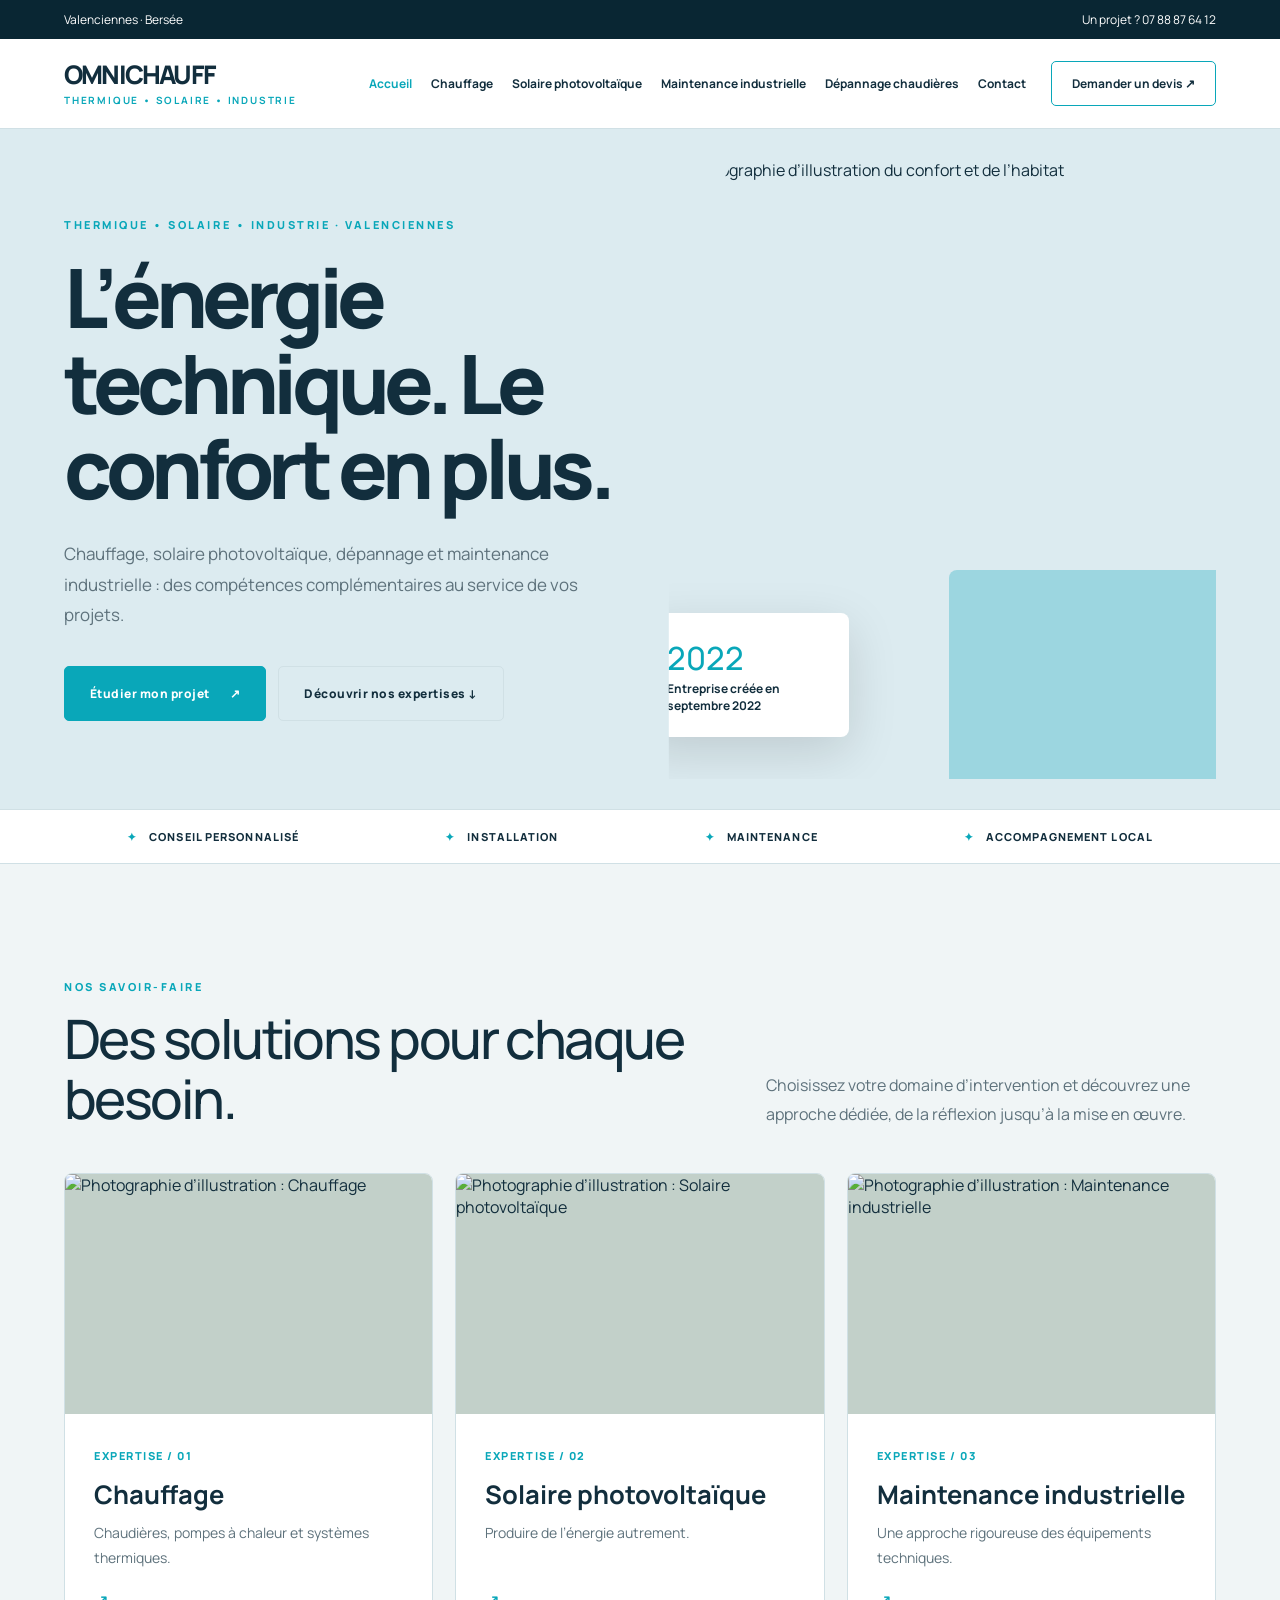
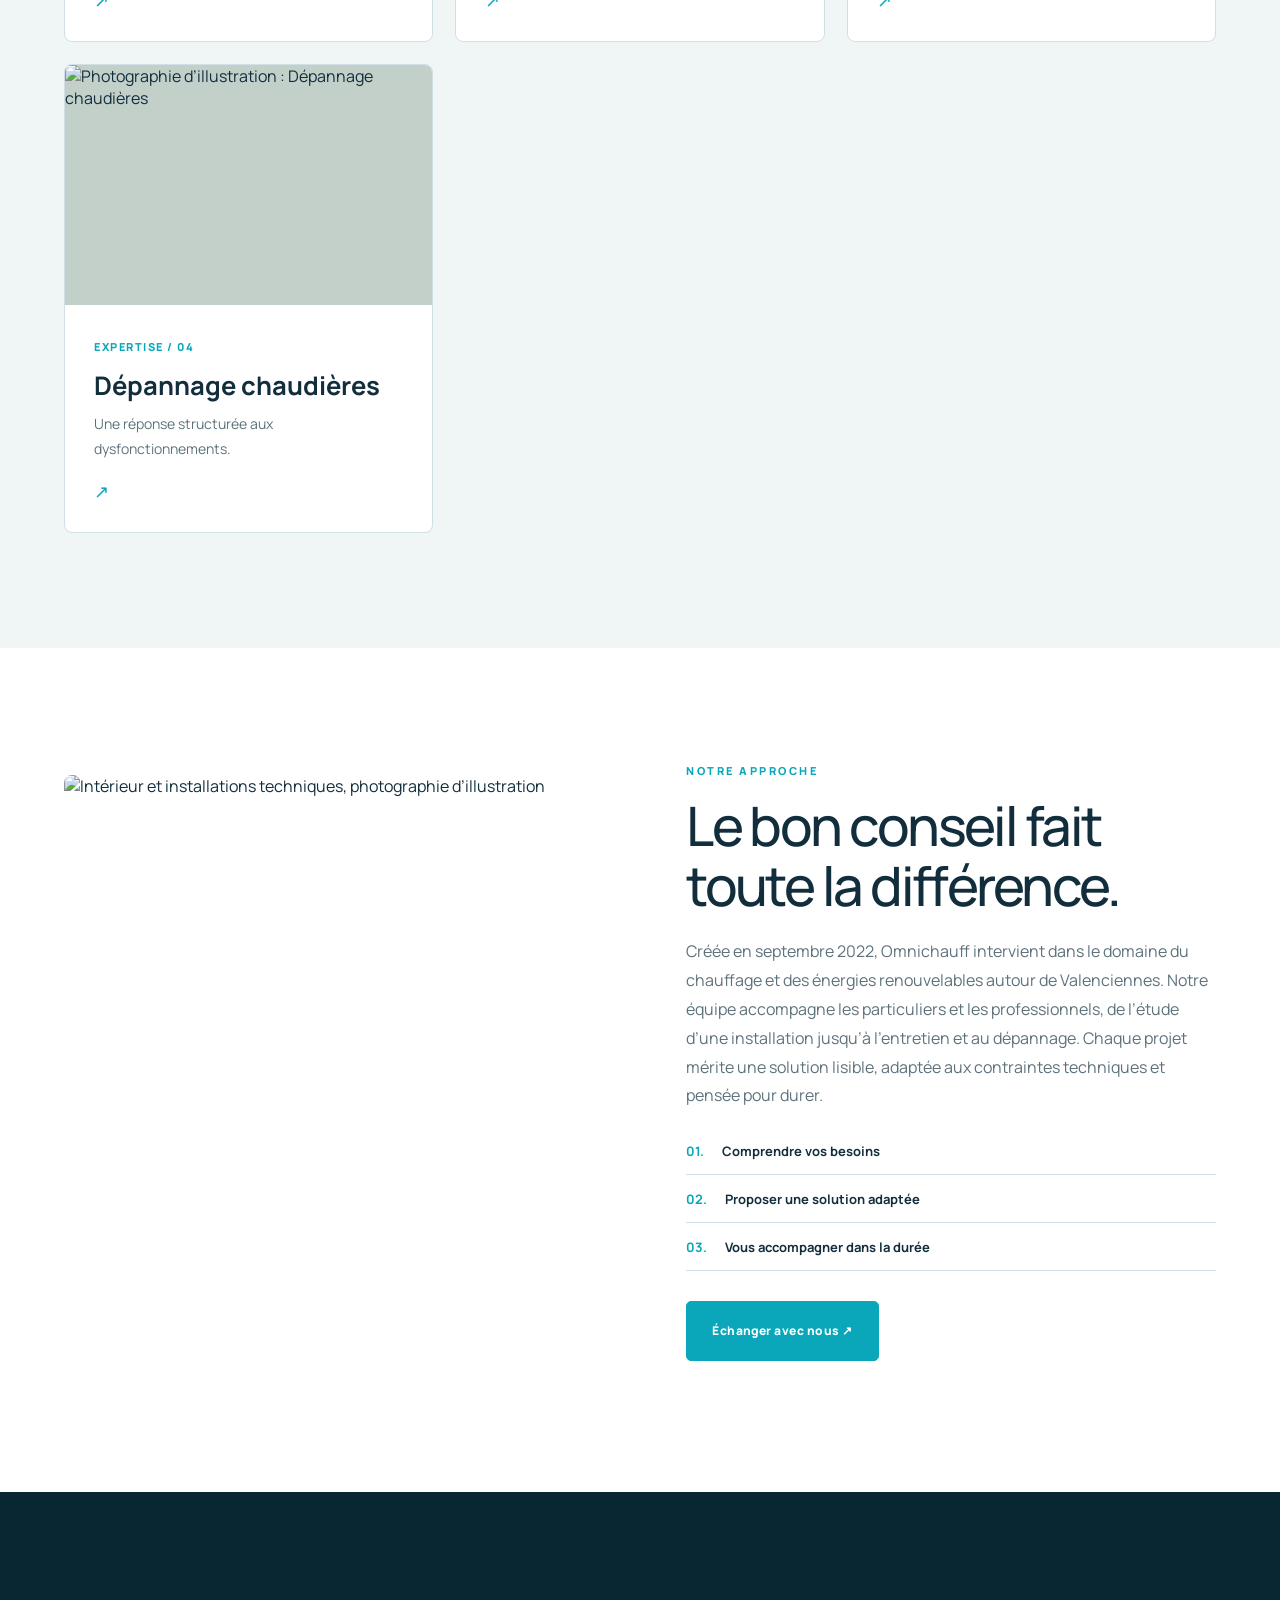
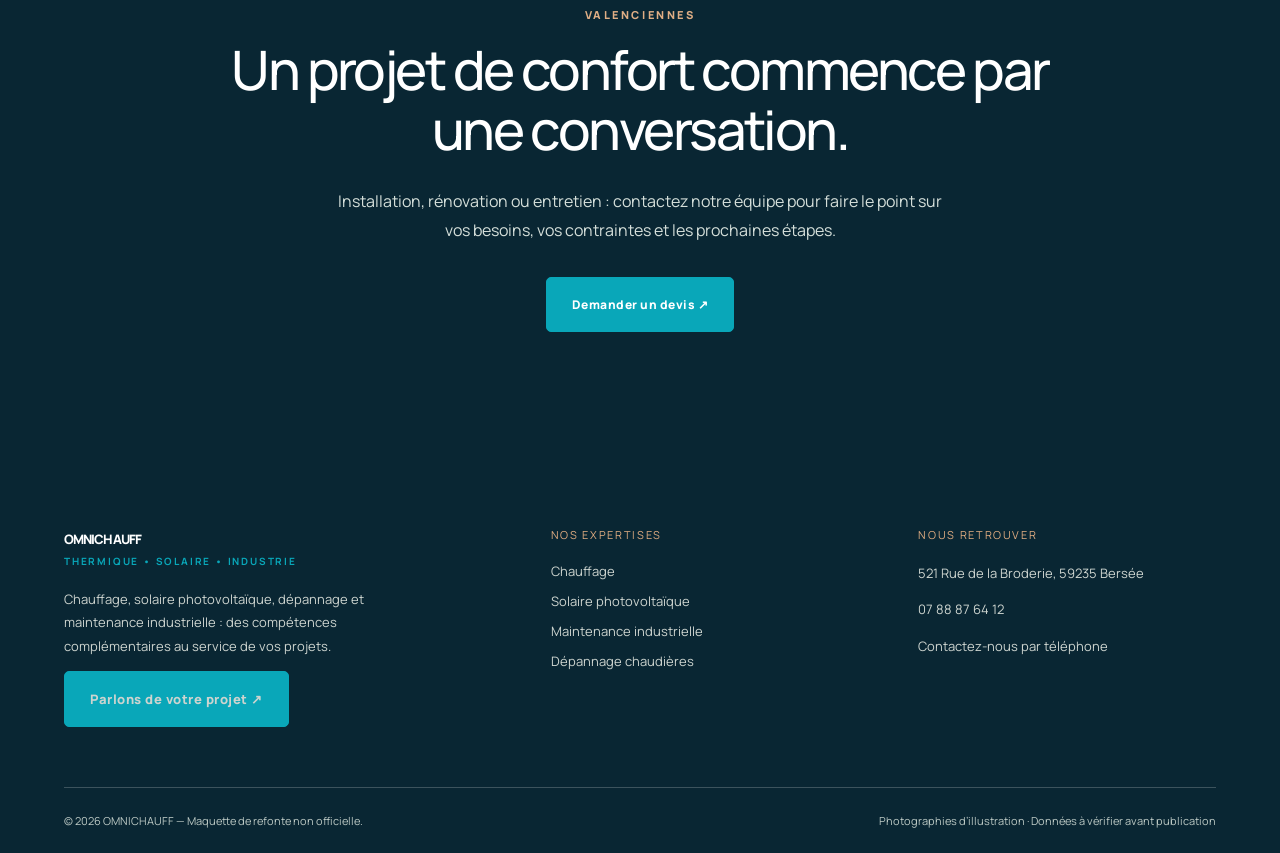
==== index.html @ 67a405cd "Add files via upload" ====
<!doctype html><html lang="fr"><head><meta charset="utf-8"><meta name="viewport" content="width=device-width,initial-scale=1"><meta name="description" content="Chauffage, solaire photovoltaïque, dépannage et maintenance industrielle : des compétences complémentaires au service de vos projets."><meta name="theme-color" content="#092633"><title>Accueil — confort et solutions techniques | OMNICHAUFF</title><link rel="stylesheet" href="assets/style.css"></head><body class="tech"><div class="topbar"><div class="wrap"><span>Valenciennes · Bersée</span><span>Un projet ? <a href="tel:0788876412">07 88 87 64 12</a></span></div></div><header><nav class="nav wrap"><a class="logo" href="index.html">OMNICHAUFF<small>Thermique • Solaire • Industrie</small></a><div id="menu" class="navlinks"><a class="active" href="index.html">Accueil</a><a class="" href="chauffage.html">Chauffage</a><a class="" href="solaire-photovoltaique.html">Solaire photovoltaïque</a><a class="" href="maintenance-industrielle.html">Maintenance industrielle</a><a class="" href="depannage-chaudieres.html">Dépannage chaudières</a><a class="" href="contact.html">Contact</a></div><a href="contact.html" class="navbtn">Demander un devis ↗</a><button class="navtoggle" aria-label="Ouvrir le menu" aria-controls="menu" aria-expanded="false">☰ Menu</button></nav></header><main><section class="hero"><div class="wrap herogrid"><div class="hero-copy"><div class="eyebrow reveal">Thermique • Solaire • Industrie · Valenciennes</div><h1 class="reveal">L’énergie technique. Le confort en plus.</h1><p class="lead reveal">Chauffage, solaire photovoltaïque, dépannage et maintenance industrielle : des compétences complémentaires au service de vos projets.</p><div class="hero-actions reveal"><a class="btn" href="contact.html">Étudier mon projet <span>↗</span></a><a class="btn outline" href="#expertises">Découvrir nos expertises ↓</a></div></div><div class="hero-media"><img src="https://images.unsplash.com/photo-1509391366360-2e959784a276?w=1600&q=85" alt="Photographie d’illustration du confort et de l’habitat"><div class="hero-stamp"><strong>2022</strong>Entreprise créée en septembre 2022</div></div></div></section><div class="ticker"><div class="wrap ticker-inner"><span>Conseil personnalisé</span><span>Installation</span><span>Maintenance</span><span>Accompagnement local</span></div></div><section class="section" id="expertises"><div class="wrap"><div class="section-header reveal"><div><div class="eyebrow">Nos savoir-faire</div><h2>Des solutions pour chaque besoin.</h2></div><p>Choisissez votre domaine d’intervention et découvrez une approche dédiée, de la réflexion jusqu’à la mise en œuvre.</p></div><div class="service-grid"><a href="chauffage.html" class="service-card reveal"><div class="service-photo"><img src="https://images.unsplash.com/photo-1600607687939-ce8a6c25118c?w=1600&q=85" loading="lazy" alt="Photographie d’illustration : Chauffage"></div><div class="service-body"><span class="num">EXPERTISE / 01</span><h3>Chauffage</h3><p>Chaudières, pompes à chaleur et systèmes thermiques.</p><span class="arrow" aria-hidden="true">↗</span></div></a><a href="solaire-photovoltaique.html" class="service-card reveal"><div class="service-photo"><img src="https://images.unsplash.com/photo-1497440001374-f26997328c1b?w=1400&q=85" loading="lazy" alt="Photographie d’illustration : Solaire photovoltaïque"></div><div class="service-body"><span class="num">EXPERTISE / 02</span><h3>Solaire photovoltaïque</h3><p>Produire de l’énergie autrement.</p><span class="arrow" aria-hidden="true">↗</span></div></a><a href="maintenance-industrielle.html" class="service-card reveal"><div class="service-photo"><img src="https://images.unsplash.com/photo-1565043589221-1a6fd9ae45c7?w=1400&q=85" loading="lazy" alt="Photographie d’illustration : Maintenance industrielle"></div><div class="service-body"><span class="num">EXPERTISE / 03</span><h3>Maintenance industrielle</h3><p>Une approche rigoureuse des équipements techniques.</p><span class="arrow" aria-hidden="true">↗</span></div></a><a href="depannage-chaudieres.html" class="service-card reveal"><div class="service-photo"><img src="https://images.unsplash.com/photo-1581092580497-e0d23cbdf1dc?w=1400&q=85" loading="lazy" alt="Photographie d’illustration : Dépannage chaudières"></div><div class="service-body"><span class="num">EXPERTISE / 04</span><h3>Dépannage chaudières</h3><p>Une réponse structurée aux dysfonctionnements.</p><span class="arrow" aria-hidden="true">↗</span></div></a></div></div></section><section class="section" style="background:var(--paper)"><div class="wrap split"><div class="split-photo reveal"><img loading="lazy" src="https://images.unsplash.com/photo-1581092580497-e0d23cbdf1dc?w=1400&q=85" alt="Intérieur et installations techniques, photographie d’illustration"></div><div class="split-copy reveal"><div class="eyebrow">Notre approche</div><h2>Le bon conseil fait toute la différence.</h2><p>Créée en septembre 2022, Omnichauff intervient dans le domaine du chauffage et des énergies renouvelables autour de Valenciennes. Notre équipe accompagne les particuliers et les professionnels, de l’étude d’une installation jusqu’à l’entretien et au dépannage. Chaque projet mérite une solution lisible, adaptée aux contraintes techniques et pensée pour durer.</p><div class="feature-list"><div><b>01.</b> Comprendre vos besoins</div><div><b>02.</b> Proposer une solution adaptée</div><div><b>03.</b> Vous accompagner dans la durée</div></div><p style="margin-top:30px"><a href="contact.html" class="btn">Échanger avec nous ↗</a></p></div></div></section><section class="dark-section statement"><div class="wrap reveal"><div class="eyebrow">Valenciennes</div><h2>Un projet de confort commence par une conversation.</h2><p>Installation, rénovation ou entretien : contactez notre équipe pour faire le point sur vos besoins, vos contraintes et les prochaines étapes.</p><a class="btn" href="contact.html">Demander un devis ↗</a></div></section></main><footer class="footer"><div class="wrap"><div class="footer-top"><div><a class="logo" href="index.html">OMNICHAUFF<small>Thermique • Solaire • Industrie</small></a><p style="max-width:360px;margin-top:22px">Chauffage, solaire photovoltaïque, dépannage et maintenance industrielle : des compétences complémentaires au service de vos projets.</p><a class="btn" href="contact.html">Parlons de votre projet ↗</a></div><div><div class="footer-title">Nos expertises</div><div class="footer-links"><a href="chauffage.html">Chauffage</a><a href="solaire-photovoltaique.html">Solaire photovoltaïque</a><a href="maintenance-industrielle.html">Maintenance industrielle</a><a href="depannage-chaudieres.html">Dépannage chaudières</a></div></div><div><div class="footer-title">Nous retrouver</div><p>521 Rue de la Broderie, 59235 Bersée</p><p><a href="tel:0788876412">07 88 87 64 12</a></p><p>Contactez-nous par téléphone</p></div></div><div class="footer-bottom"><span>© 2026 OMNICHAUFF — Maquette de refonte non officielle.</span><span>Photographies d’illustration · Données à vérifier avant publication</span></div></div></footer><script src="assets/main.js" defer></script></body></html>
---- assets/style.css ----
@import url('https://fonts.googleapis.com/css2?family=DM+Sans:wght@400;500;600;700&family=Manrope:wght@400;500;600;700;800&family=Playfair+Display:wght@400;500;600&display=swap');
:root{--bg:#f5f3ee;--paper:#fffdf9;--ink:#1e3028;--muted:#67736b;--accent:#bd6d39;--line:#d7d9cf;--dark:#1d312c;--font:'DM Sans',sans-serif;--display:'Playfair Display',serif;--rounded:18px}body.tech{--bg:#f0f5f6;--paper:#fff;--ink:#122e3d;--muted:#5e727c;--accent:#09a7b9;--line:#d0e0e5;--dark:#092633;--font:'Manrope',sans-serif;--display:'Manrope',sans-serif;--rounded:8px}body.heritage{--bg:#f4f1ec;--paper:#fefcf8;--ink:#292925;--muted:#777166;--accent:#ab543b;--line:#ded8cb;--dark:#272b26;--font:'DM Sans',sans-serif;--display:'Playfair Display',serif;--rounded:3px}*{box-sizing:border-box}html{scroll-behavior:smooth}body{margin:0;background:var(--bg);color:var(--ink);font-family:var(--font);-webkit-font-smoothing:antialiased}a{color:inherit;text-decoration:none}button,input,textarea,select{font:inherit}button{cursor:pointer}img{display:block;width:100%;height:100%;object-fit:cover}::selection{background:var(--accent);color:white}.wrap{width:min(1320px,90%);margin:auto}.eyebrow{font-size:11px;font-weight:800;text-transform:uppercase;letter-spacing:.23em;color:var(--accent)}h1,h2,h3,p{margin-top:0}h1,h2{font-family:var(--display);letter-spacing:-.047em}h1{font-size:clamp(45px,6.4vw,100px);font-weight:500;line-height:1.045}h2{font-size:clamp(35px,4.25vw,66px);font-weight:500;line-height:1.1}h3{font-size:clamp(21px,2vw,28px);line-height:1.25}p{line-height:1.8;color:var(--muted)}header{position:relative;z-index:25;background:var(--paper);border-bottom:1px solid var(--line)}.topbar{background:var(--dark);color:white;font-size:12px;padding:11px 0}.topbar .wrap{display:flex;justify-content:space-between;gap:20px}.nav{height:89px;display:flex;align-items:center;gap:25px}.logo{font-weight:800;letter-spacing:-.045em;font-size:clamp(19px,2vw,28px);line-height:1}.logo small{display:block;color:var(--accent);font-weight:700;font-size:10px;letter-spacing:.18em;text-transform:uppercase;margin-top:7px}.tech .logo{letter-spacing:-.07em}.navlinks{display:flex;align-items:center;gap:19px;margin-left:auto}.navlinks a{font-size:12px;font-weight:700;transition:color .2s}.navlinks a:hover,.navlinks a.active{color:var(--accent)}.navbtn{border:1px solid var(--accent);padding:13px 20px;border-radius:50px;font-size:12px;font-weight:700;white-space:nowrap}.tech .navbtn,.tech .btn,.tech .navtoggle{border-radius:5px}.navtoggle{display:none;background:none;border:1px solid var(--line);padding:11px;color:var(--ink);border-radius:5px}.btn{display:inline-flex;align-items:center;justify-content:center;gap:20px;border:1px solid var(--accent);background:var(--accent);color:white;padding:18px 25px;border-radius:50px;font-weight:800;font-size:12px;letter-spacing:.04em;transition:transform .25s,background .25s}.btn:hover{transform:translateY(-4px);background:var(--ink);border-color:var(--ink)}.btn.outline{background:transparent;color:var(--ink);border-color:var(--line)}.btn.outline:hover{color:white}.hero{overflow:hidden;position:relative}.herogrid{display:grid;grid-template-columns:1fr 1fr;min-height:690px;align-items:center;gap:5%}.hero-copy{padding:85px 0;position:relative;z-index:2}.hero-copy h1{margin:23px 0 27px}.hero-copy .lead{max-width:530px;font-size:17px;margin-bottom:35px}.hero-actions{display:flex;gap:12px;flex-wrap:wrap}.hero-media{height:620px;position:relative;align-self:stretch;margin:38px 0;isolation:isolate}.hero-media img{border-radius:var(--rounded);animation:slowzoom 17s ease-in-out infinite alternate}.hero-media::after{content:'';position:absolute;right:-34px;bottom:-20px;z-index:-1;background:var(--accent);width:55%;height:37%;opacity:.3;border-radius:var(--rounded)}.hero-stamp{position:absolute;left:-30px;bottom:42px;padding:23px 28px;background:var(--paper);box-shadow:0 15px 50px #0002;border-radius:var(--rounded);font-size:12px;font-weight:700;max-width:210px}.hero-stamp strong{display:block;font-family:var(--display);font-weight:500;font-size:32px;color:var(--accent)}.tech .hero{background:#dcebf0}.tech .herogrid{min-height:680px}.tech .hero-media{margin:30px 0;clip-path:polygon(12% 0,100% 0,100% 100%,0 100%,0 20%)}.tech .hero-media img{border-radius:0}.tech h1{font-weight:800;letter-spacing:-.065em}.heritage .hero{background:#e9e3d8}.heritage .herogrid{grid-template-columns:.93fr 1.07fr}.heritage .hero-media{margin:0;height:700px}.heritage .hero-media img{border-radius:0}.heritage .hero-media:after{display:none}.heritage .hero-stamp{left:24px;bottom:26px}.ticker{border-block:1px solid var(--line);background:var(--paper);overflow:hidden}.ticker-inner{display:flex;justify-content:space-around;align-items:center;gap:20px;padding:19px 0;font-size:11px;letter-spacing:.1em;text-transform:uppercase;font-weight:800}.ticker span::before{content:'✦';color:var(--accent);margin-right:12px}.section{padding:115px 0}.section-header{display:flex;justify-content:space-between;align-items:end;gap:35px;margin-bottom:44px}.section-header p{max-width:450px;margin:0}.section-header h2{max-width:760px;margin:15px 0 0}.service-grid{display:grid;grid-template-columns:repeat(3,minmax(0,1fr));gap:22px}.service-card{background:var(--paper);border:1px solid var(--line);border-radius:var(--rounded);overflow:hidden;transition:transform .35s,box-shadow .35s}.service-card:hover{transform:translateY(-9px);box-shadow:0 20px 55px #10251c14}.service-photo{height:240px;overflow:hidden;background:#c2d0c9}.service-photo img{transition:transform .7s}.service-card:hover img{transform:scale(1.08)}.service-body{padding:29px}.service-body .num{color:var(--accent);font-size:11px;font-weight:800;letter-spacing:.14em}.service-body h3{margin:14px 0 9px}.service-body p{font-size:14px;min-height:54px}.arrow{font-size:18px;color:var(--accent)}.split{display:grid;grid-template-columns:1fr 1fr;gap:8%;align-items:center}.split-photo{height:590px;position:relative}.split-photo img{border-radius:var(--rounded)}.split-copy h2{margin:18px 0 22px}.split-copy p{max-width:600px}.feature-list{display:grid;gap:15px;margin-top:32px}.feature-list div{border-bottom:1px solid var(--line);padding:0 0 14px;font-size:13px;font-weight:700}.feature-list b{color:var(--accent);margin-right:15px}.dark-section{background:var(--dark);color:white}.dark-section p{color:#d5dfda}.dark-section .eyebrow{color:#dfae85}.dark-section h2{color:white}.statement{padding:115px 0;text-align:center}.statement h2{max-width:900px;margin:18px auto 28px}.statement p{max-width:630px;margin:0 auto 32px}.bottom-cta{display:grid;grid-template-columns:1fr auto;align-items:center;gap:30px;padding:66px 0}.bottom-cta h2{font-size:clamp(32px,4vw,58px);margin:13px 0}.page-hero{padding:92px 0 72px;background:var(--paper);overflow:hidden}.page-hero .wrap{display:grid;grid-template-columns:1.15fr .85fr;align-items:end;gap:40px}.page-hero h1{font-size:clamp(47px,6vw,86px);margin:20px 0 0}.page-hero p{max-width:450px}.detail-img{height:520px;border-radius:var(--rounded);overflow:hidden}.detail-copy h2{margin:18px 0 28px}.detail-copy p{font-size:17px}.detail-points{display:grid;grid-template-columns:repeat(3,1fr);gap:20px;margin-top:60px}.point{border-top:2px solid var(--accent);padding:22px 0}.point b{display:block;margin-bottom:10px;font-size:16px}.point p{font-size:13px}.quote{background:var(--paper);padding:42px;border-left:3px solid var(--accent);font-family:var(--display);font-size:clamp(23px,2.5vw,36px);line-height:1.4}.breadcrumb{font-size:12px;font-weight:700;color:var(--muted)}.breadcrumb a:hover{color:var(--accent)}.contact-layout{display:grid;grid-template-columns:.85fr 1.15fr;gap:10%}.contact-layout h2{margin:12px 0 25px}.contact-info{margin-top:42px;border-top:1px solid var(--line)}.contact-info div{padding:22px 0;border-bottom:1px solid var(--line)}.contact-info b{display:block;margin-bottom:8px;font-size:12px;letter-spacing:.12em;text-transform:uppercase}.contact-info a:hover{color:var(--accent)}.contact-form{background:var(--paper);padding:45px;border:1px solid var(--line);border-radius:var(--rounded)}.fields{display:grid;grid-template-columns:1fr 1fr;gap:18px}.field{display:flex;flex-direction:column;gap:9px;margin-bottom:19px}.field label{font-size:12px;font-weight:800}.field input,.field textarea,.field select{background:var(--bg);border:1px solid var(--line);padding:16px;color:var(--ink);border-radius:4px;width:100%}.field textarea{min-height:132px;resize:vertical}.notice{font-size:12px;line-height:1.6}.footer{background:var(--dark);color:white;padding:80px 0 25px}.footer-top{display:grid;grid-template-columns:1.4fr 1fr 1fr;gap:70px;padding-bottom:60px}.footer .logo{color:white}.footer p,.footer a{color:#cdd4cf;font-size:13px}.footer a:hover{color:white}.footer-links{display:grid;gap:12px}.footer-title{font-size:11px;letter-spacing:.15em;text-transform:uppercase;margin-bottom:20px;color:#e0ac81}.footer-bottom{border-top:1px solid #ffffff35;padding-top:25px;display:flex;justify-content:space-between;gap:20px;color:#bcc9c4;font-size:11px}.reveal{opacity:0;transform:translateY(28px);transition:opacity .75s,transform .75s}.reveal.in{opacity:1;transform:none}@keyframes slowzoom{from{transform:scale(1)}to{transform:scale(1.08)}}@media(max-width:1120px){.navlinks{gap:10px}.navlinks a{font-size:11px}.navbtn{display:none}.service-grid{grid-template-columns:repeat(2,minmax(0,1fr))}.herogrid{min-height:590px}.hero-media{height:550px}.footer-top{gap:35px}}@media(max-width:800px){.nav{height:75px}.navtoggle{display:block;margin-left:auto}.navlinks{display:none;position:absolute;top:100%;left:0;right:0;background:var(--paper);padding:20px 5%;border-bottom:1px solid var(--line);box-shadow:0 20px 30px #0001;flex-direction:column;align-items:stretch;gap:0}.navlinks.open{display:flex}.navlinks a{padding:14px;border-bottom:1px solid var(--line);font-size:13px}.herogrid,.heritage .herogrid{grid-template-columns:1fr;min-height:0;gap:0}.hero-copy{padding:65px 0 25px}.hero-copy h1{max-width:670px}.hero-media,.heritage .hero-media{height:480px;margin:10px 0 40px}.hero-stamp{left:12px;bottom:18px}.section{padding:76px 0}.section-header{display:block}.section-header p{margin-top:18px}.split{grid-template-columns:1fr;gap:35px}.split-photo{height:480px}.page-hero{padding:70px 0}.page-hero .wrap{grid-template-columns:1fr}.contact-layout{grid-template-columns:1fr;gap:45px}.footer-top{grid-template-columns:1fr 1fr}.footer-top>div:first-child{grid-column:1/-1}.bottom-cta{grid-template-columns:1fr}.detail-points{grid-template-columns:1fr}.ticker-inner{flex-wrap:wrap}}@media(max-width:540px){.topbar .wrap span:last-child{display:none}.wrap{width:90%}h1{font-size:clamp(43px,12vw,65px)}.hero-media,.heritage .hero-media{height:330px}.hero-stamp{padding:13px;bottom:8px}.hero-stamp strong{font-size:24px}.service-grid{grid-template-columns:1fr}.service-photo{height:230px}.split-photo,.detail-img{height:320px}.fields{grid-template-columns:1fr;gap:0}.contact-form{padding:24px}.footer-top{grid-template-columns:1fr}.footer-top>div:first-child{grid-column:auto}.footer-bottom{flex-direction:column}.hero-copy .lead{font-size:15px}.page-hero h1{font-size:45px}.bottom-cta{padding:50px 0}.statement{padding:80px 0}}
.moremenu{position:relative;font-size:12px;font-weight:700}.moremenu summary{list-style:none;cursor:pointer;padding:12px 0}.moremenu summary::-webkit-details-marker{display:none}.moremenu>div{position:absolute;top:100%;right:0;min-width:220px;display:grid;padding:13px;background:var(--paper);box-shadow:0 20px 50px #0002;border:1px solid var(--line);z-index:40}.moremenu>div a{padding:11px!important;white-space:nowrap}@media(max-width:1250px){.navtoggle{display:block;margin-left:auto}.navbtn{display:none}.navlinks{display:none;position:absolute;top:100%;left:0;right:0;background:var(--paper);padding:20px 5%;border-bottom:1px solid var(--line);box-shadow:0 20px 30px #0001;flex-direction:column;align-items:stretch;gap:0}.navlinks.open{display:flex}.navlinks a{padding:14px;border-bottom:1px solid var(--line);font-size:13px}.moremenu>div{position:static;box-shadow:none}.moremenu summary{padding:15px 0}}
@media(prefers-reduced-motion:reduce){*,*::before,*::after{animation:none!important;scroll-behavior:auto!important;transition:none!important}.reveal{opacity:1;transform:none}}
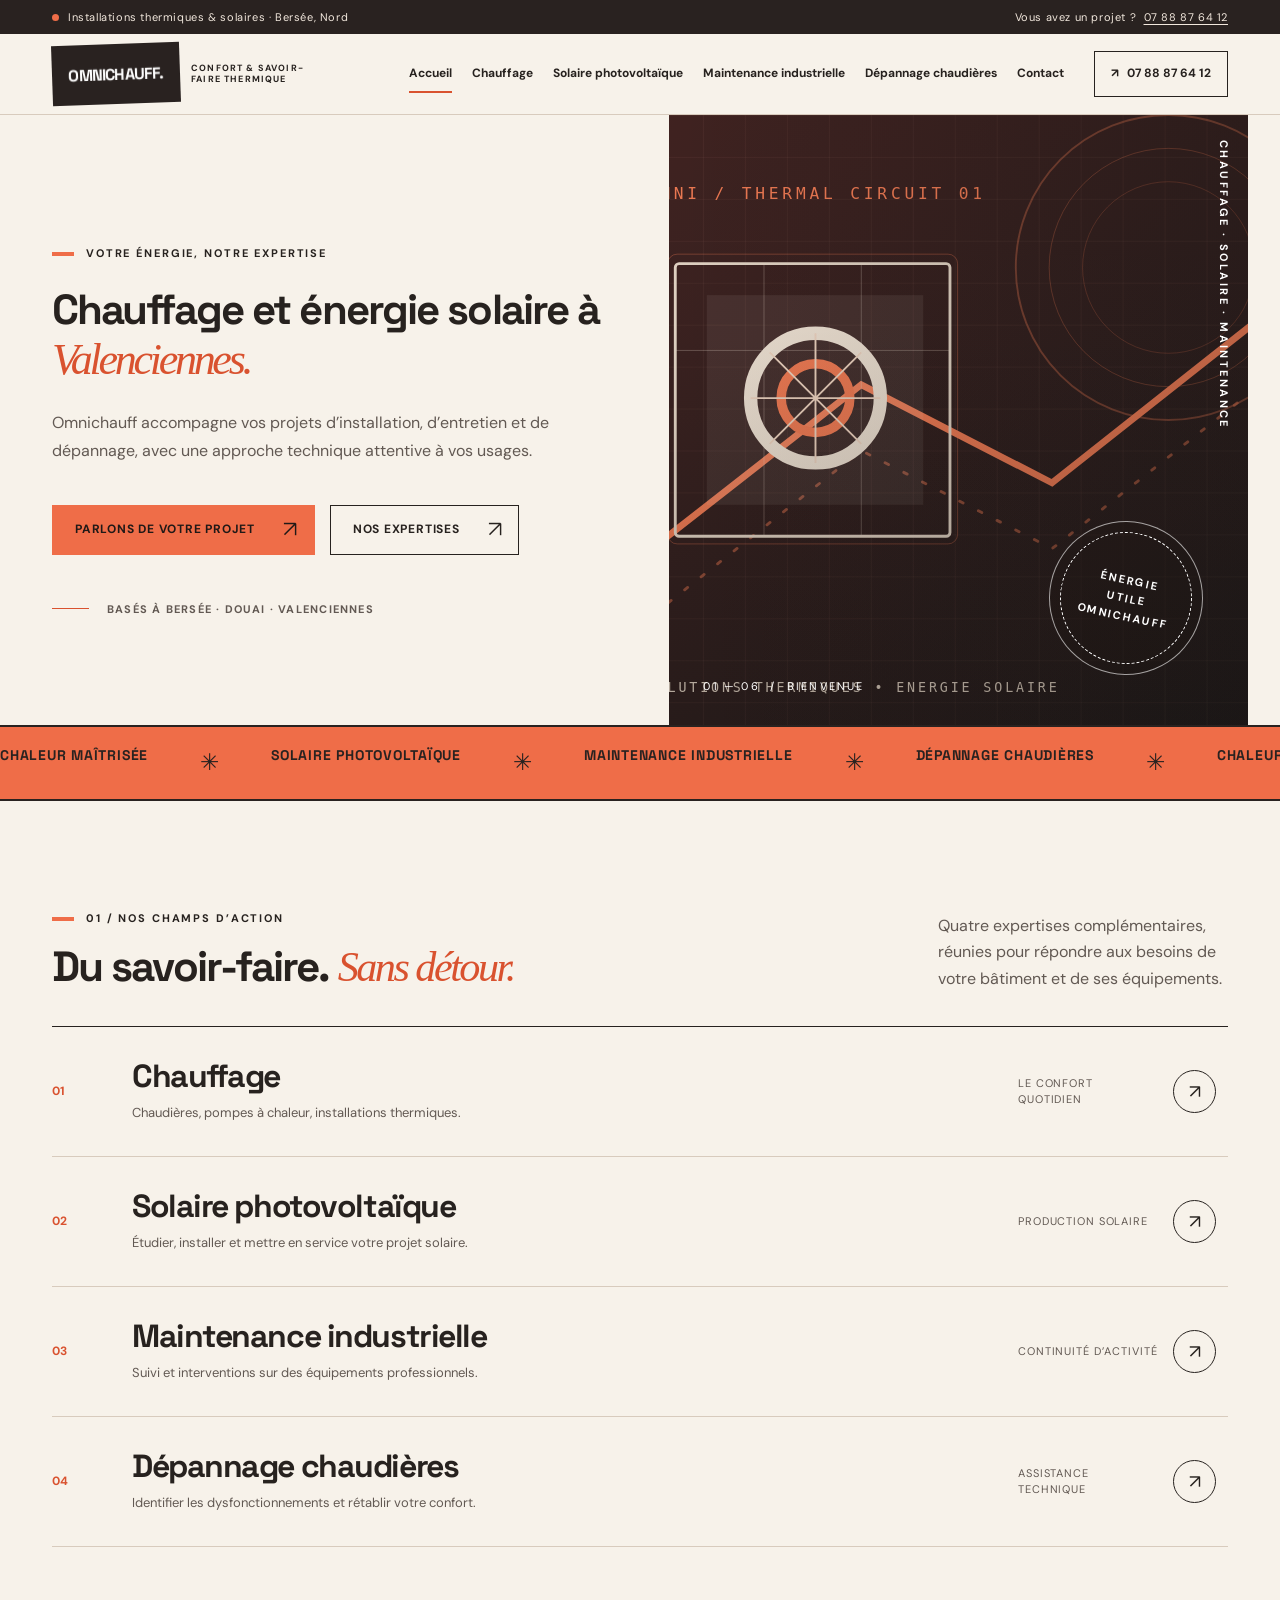
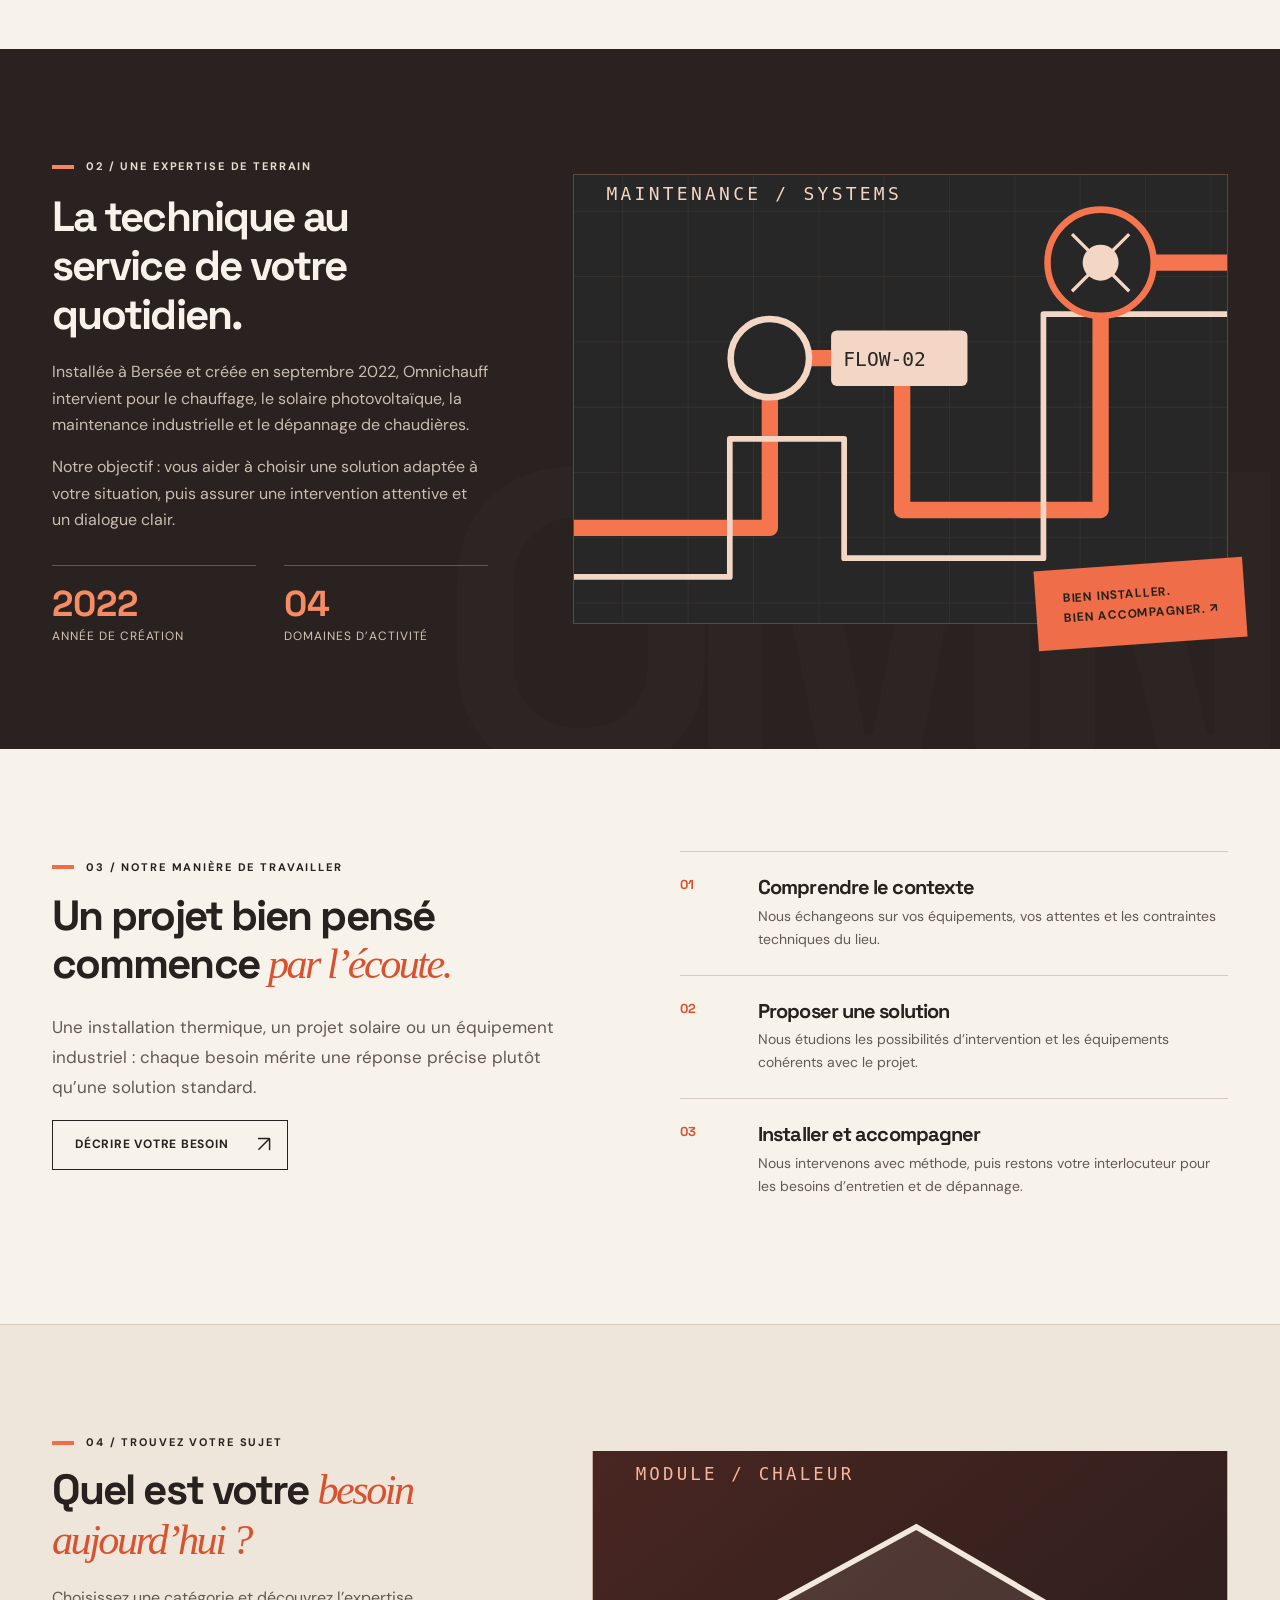
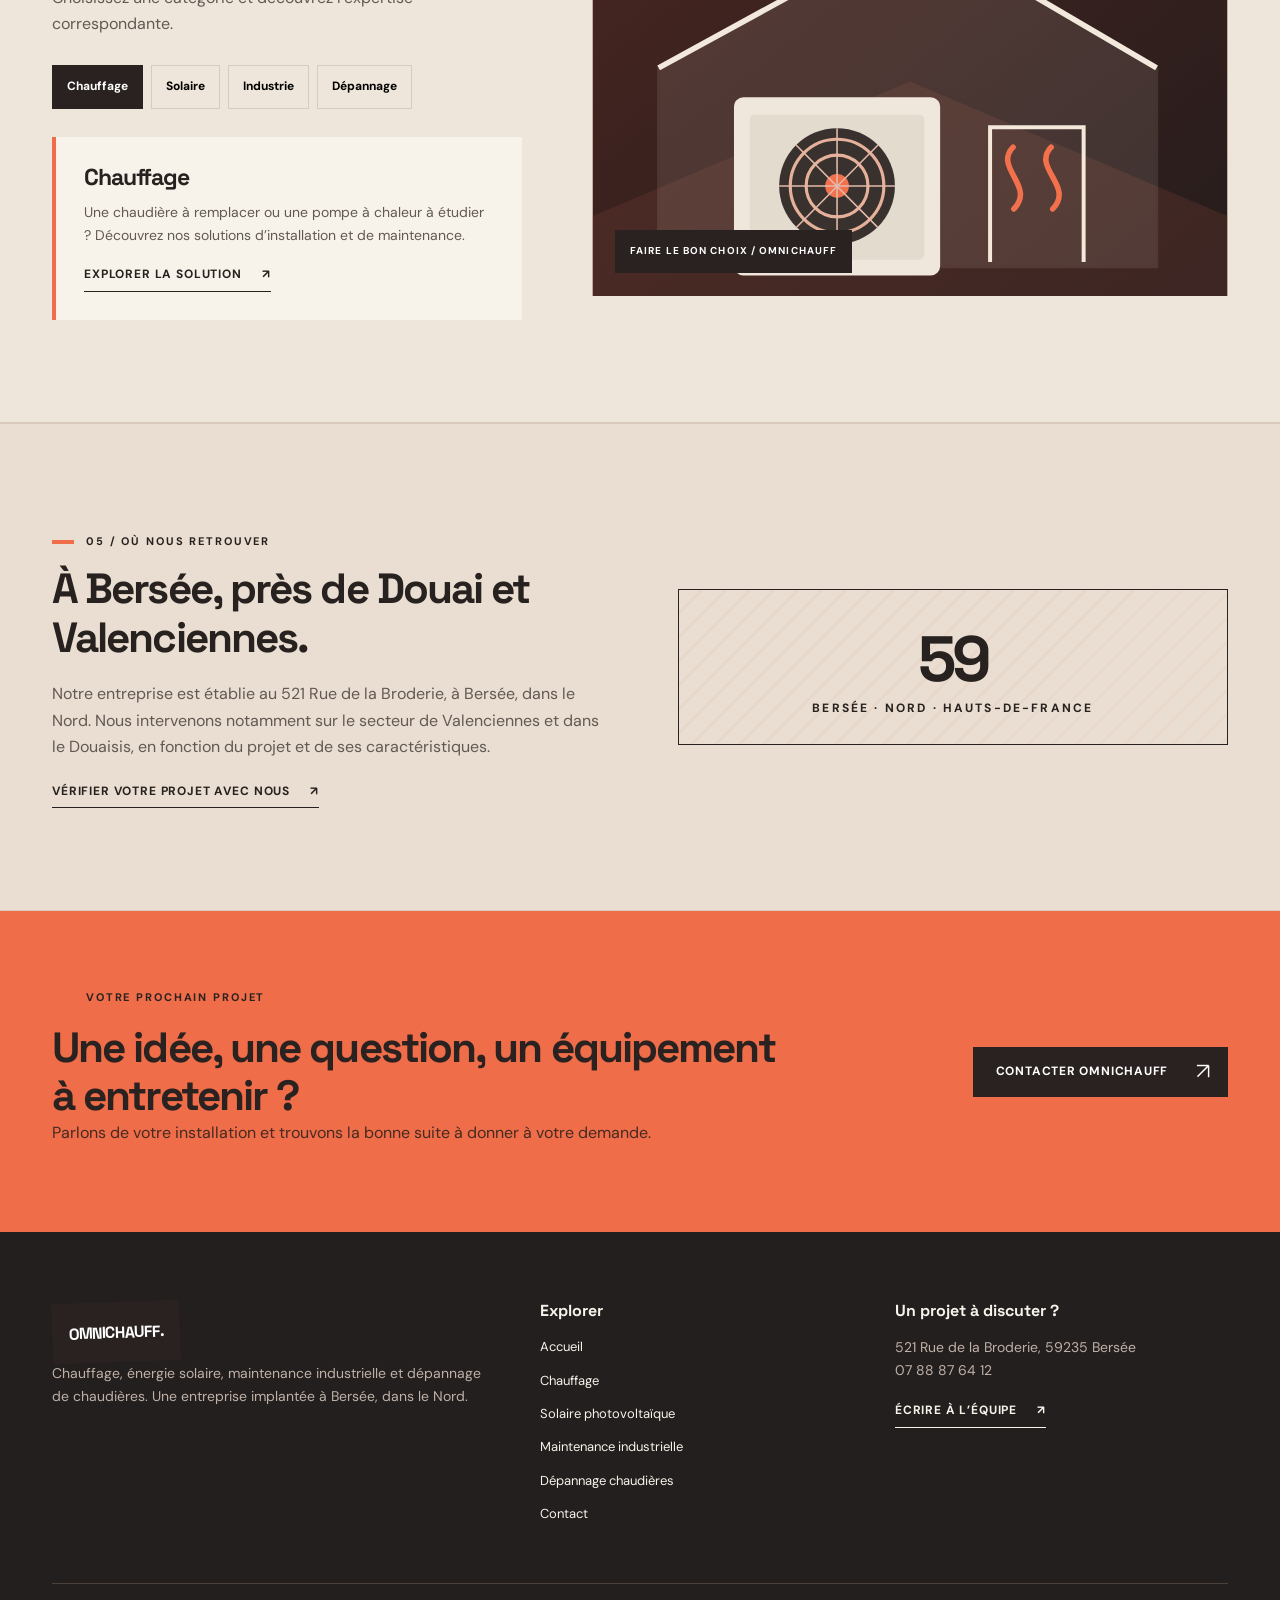
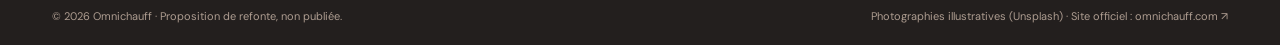
==== commit b769b4f4: "Add files via upload" ====
--- a/index.html
+++ b/index.html
@@ -1 +1,6 @@
-<!doctype html><html lang="fr"><head><meta charset="utf-8"><meta name="viewport" content="width=device-width,initial-scale=1"><meta name="description" content="Chauffage, solaire photovoltaïque, dépannage et maintenance industrielle : des compétences complémentaires au service de vos projets."><meta name="theme-color" content="#092633"><title>Accueil — confort et solutions techniques | OMNICHAUFF</title><link rel="stylesheet" href="assets/style.css"></head><body class="tech"><div class="topbar"><div class="wrap"><span>Valenciennes · Bersée</span><span>Un projet ? <a href="tel:0788876412">07 88 87 64 12</a></span></div></div><header><nav class="nav wrap"><a class="logo" href="index.html">OMNICHAUFF<small>Thermique • Solaire • Industrie</small></a><div id="menu" class="navlinks"><a class="active" href="index.html">Accueil</a><a class="" href="chauffage.html">Chauffage</a><a class="" href="solaire-photovoltaique.html">Solaire photovoltaïque</a><a class="" href="maintenance-industrielle.html">Maintenance industrielle</a><a class="" href="depannage-chaudieres.html">Dépannage chaudières</a><a class="" href="contact.html">Contact</a></div><a href="contact.html" class="navbtn">Demander un devis ↗</a><button class="navtoggle" aria-label="Ouvrir le menu" aria-controls="menu" aria-expanded="false">☰ Menu</button></nav></header><main><section class="hero"><div class="wrap herogrid"><div class="hero-copy"><div class="eyebrow reveal">Thermique • Solaire • Industrie · Valenciennes</div><h1 class="reveal">L’énergie technique. Le confort en plus.</h1><p class="lead reveal">Chauffage, solaire photovoltaïque, dépannage et maintenance industrielle : des compétences complémentaires au service de vos projets.</p><div class="hero-actions reveal"><a class="btn" href="contact.html">Étudier mon projet <span>↗</span></a><a class="btn outline" href="#expertises">Découvrir nos expertises ↓</a></div></div><div class="hero-media"><img src="https://images.unsplash.com/photo-1509391366360-2e959784a276?w=1600&q=85" alt="Photographie d’illustration du confort et de l’habitat"><div class="hero-stamp"><strong>2022</strong>Entreprise créée en septembre 2022</div></div></div></section><div class="ticker"><div class="wrap ticker-inner"><span>Conseil personnalisé</span><span>Installation</span><span>Maintenance</span><span>Accompagnement local</span></div></div><section class="section" id="expertises"><div class="wrap"><div class="section-header reveal"><div><div class="eyebrow">Nos savoir-faire</div><h2>Des solutions pour chaque besoin.</h2></div><p>Choisissez votre domaine d’intervention et découvrez une approche dédiée, de la réflexion jusqu’à la mise en œuvre.</p></div><div class="service-grid"><a href="chauffage.html" class="service-card reveal"><div class="service-photo"><img src="https://images.unsplash.com/photo-1600607687939-ce8a6c25118c?w=1600&q=85" loading="lazy" alt="Photographie d’illustration : Chauffage"></div><div class="service-body"><span class="num">EXPERTISE / 01</span><h3>Chauffage</h3><p>Chaudières, pompes à chaleur et systèmes thermiques.</p><span class="arrow" aria-hidden="true">↗</span></div></a><a href="solaire-photovoltaique.html" class="service-card reveal"><div class="service-photo"><img src="https://images.unsplash.com/photo-1497440001374-f26997328c1b?w=1400&q=85" loading="lazy" alt="Photographie d’illustration : Solaire photovoltaïque"></div><div class="service-body"><span class="num">EXPERTISE / 02</span><h3>Solaire photovoltaïque</h3><p>Produire de l’énergie autrement.</p><span class="arrow" aria-hidden="true">↗</span></div></a><a href="maintenance-industrielle.html" class="service-card reveal"><div class="service-photo"><img src="https://images.unsplash.com/photo-1565043589221-1a6fd9ae45c7?w=1400&q=85" loading="lazy" alt="Photographie d’illustration : Maintenance industrielle"></div><div class="service-body"><span class="num">EXPERTISE / 03</span><h3>Maintenance industrielle</h3><p>Une approche rigoureuse des équipements techniques.</p><span class="arrow" aria-hidden="true">↗</span></div></a><a href="depannage-chaudieres.html" class="service-card reveal"><div class="service-photo"><img src="https://images.unsplash.com/photo-1581092580497-e0d23cbdf1dc?w=1400&q=85" loading="lazy" alt="Photographie d’illustration : Dépannage chaudières"></div><div class="service-body"><span class="num">EXPERTISE / 04</span><h3>Dépannage chaudières</h3><p>Une réponse structurée aux dysfonctionnements.</p><span class="arrow" aria-hidden="true">↗</span></div></a></div></div></section><section class="section" style="background:var(--paper)"><div class="wrap split"><div class="split-photo reveal"><img loading="lazy" src="https://images.unsplash.com/photo-1581092580497-e0d23cbdf1dc?w=1400&q=85" alt="Intérieur et installations techniques, photographie d’illustration"></div><div class="split-copy reveal"><div class="eyebrow">Notre approche</div><h2>Le bon conseil fait toute la différence.</h2><p>Créée en septembre 2022, Omnichauff intervient dans le domaine du chauffage et des énergies renouvelables autour de Valenciennes. Notre équipe accompagne les particuliers et les professionnels, de l’étude d’une installation jusqu’à l’entretien et au dépannage. Chaque projet mérite une solution lisible, adaptée aux contraintes techniques et pensée pour durer.</p><div class="feature-list"><div><b>01.</b> Comprendre vos besoins</div><div><b>02.</b> Proposer une solution adaptée</div><div><b>03.</b> Vous accompagner dans la durée</div></div><p style="margin-top:30px"><a href="contact.html" class="btn">Échanger avec nous ↗</a></p></div></div></section><section class="dark-section statement"><div class="wrap reveal"><div class="eyebrow">Valenciennes</div><h2>Un projet de confort commence par une conversation.</h2><p>Installation, rénovation ou entretien : contactez notre équipe pour faire le point sur vos besoins, vos contraintes et les prochaines étapes.</p><a class="btn" href="contact.html">Demander un devis ↗</a></div></section></main><footer class="footer"><div class="wrap"><div class="footer-top"><div><a class="logo" href="index.html">OMNICHAUFF<small>Thermique • Solaire • Industrie</small></a><p style="max-width:360px;margin-top:22px">Chauffage, solaire photovoltaïque, dépannage et maintenance industrielle : des compétences complémentaires au service de vos projets.</p><a class="btn" href="contact.html">Parlons de votre projet ↗</a></div><div><div class="footer-title">Nos expertises</div><div class="footer-links"><a href="chauffage.html">Chauffage</a><a href="solaire-photovoltaique.html">Solaire photovoltaïque</a><a href="maintenance-industrielle.html">Maintenance industrielle</a><a href="depannage-chaudieres.html">Dépannage chaudières</a></div></div><div><div class="footer-title">Nous retrouver</div><p>521 Rue de la Broderie, 59235 Bersée</p><p><a href="tel:0788876412">07 88 87 64 12</a></p><p>Contactez-nous par téléphone</p></div></div><div class="footer-bottom"><span>© 2026 OMNICHAUFF — Maquette de refonte non officielle.</span><span>Photographies d’illustration · Données à vérifier avant publication</span></div></div></footer><script src="assets/main.js" defer></script></body></html>+<!DOCTYPE html><html lang="fr"><head><meta charset="utf-8"><meta name="viewport" content="width=device-width, initial-scale=1"><meta name="description" content="Omnichauff : chauffage, solaire photovoltaïque, maintenance industrielle et dépannage de chaudières près de Valenciennes et Douai."><meta name="theme-color" content="#f7f2ea"><meta property="og:title" content="Omnichauff | Chauffage et solaire à Valenciennes"><meta property="og:description" content="Omnichauff : chauffage, solaire photovoltaïque, maintenance industrielle et dépannage de chaudières près de Valenciennes et Douai."><title>Omnichauff | Chauffage et solaire à Valenciennes</title><link rel="stylesheet" href="assets/style.css"><link rel="preconnect" href="https://fonts.googleapis.com"><link rel="preconnect" href="https://fonts.gstatic.com" crossorigin><link rel="preconnect" href="https://images.unsplash.com"></head><body><a class="skip" href="#main">Aller au contenu</a><div class="scrollbar" aria-hidden="true"></div><div class="bar"><div class="wrap bar-inner"><span><span class="point"></span>Installations thermiques &amp; solaires · Bersée, Nord</span><span>Vous avez un projet ? &nbsp;<a href="tel:0788876412">07 88 87 64 12</a></span></div></div><header class="site-header"><div class="wrap nav"><a class="brand" href="index.html" aria-label="Omnichauff, retour à l’accueil"><span class="brand-image"><img src="https://www.omnichauff.com/wp-content/uploads/2022/11/Logo_header.png" alt="Logo original Omnichauff" onerror="this.style.display='none';this.nextElementSibling.style.display='block'"><span class="brand-type">OMNICHAUFF.</span></span><span class="brand-sub">Confort &amp; savoir-faire thermique</span></a><nav id="primary-navigation" class="navlinks" aria-label="Navigation principale"><a class="active" aria-current="page" href="index.html">Accueil</a><a class=""  href="chauffage.html">Chauffage</a><a class=""  href="solaire-photovoltaique.html">Solaire photovoltaïque</a><a class=""  href="maintenance-industrielle.html">Maintenance industrielle</a><a class=""  href="depannage-chaudieres.html">Dépannage chaudières</a><a class=""  href="contact.html">Contact</a></nav><a class="calllink" href="tel:0788876412"><span aria-hidden="true">↗</span> 07 88 87 64 12</a><button class="menu-toggle" type="button" aria-controls="primary-navigation" aria-expanded="false" aria-label="Ouvrir le menu">☰</button></div></header><main id="main"><section class="home-hero"><div class="wrap hero-inner"><div class="hero-copy"><span class="eyebrow reveal">Votre énergie, notre expertise</span><h1 class="reveal">Chauffage et énergie solaire à <em>Valenciennes.</em></h1><p class="lead reveal">Omnichauff accompagne vos projets d’installation, d’entretien et de dépannage, avec une approche technique attentive à vos usages.</p><div class="hero-actions reveal"><a class="btn hot" href="contact.html">Parlons de votre projet<span class="arrow" aria-hidden="true">↗</span></a><a class="btn outline" href="#expertises">Nos expertises<span class="arrow" aria-hidden="true">↗</span></a></div><div class="hero-foot reveal"><span></span>Basés à Bersée · Douai · Valenciennes</div></div><div class="hero-visual"><div class="visual-inside" role="img" aria-label="Illustration technique du secteur hero, avec photographie d’ambiance si disponible"><div class="visual-art" style="background-image:url('assets/illustrations/hero.svg')"></div><div class="photo-layer" style="background-image:url('https://images.unsplash.com/photo-1509391366360-2e959784a276?w=1400&q=85')"></div></div><span class="hero-vertical">CHAUFFAGE · SOLAIRE · MAINTENANCE</span><div class="heat-seal"><span>Énergie<br>utile<br>Omnichauff</span></div><span class="hero-index">01 — 06 &nbsp;/&nbsp; BIENVENUE</span></div></div></section><div class="ticker" aria-label="Chauffage, solaire, maintenance et dépannage"><div class="ticker-track" aria-hidden="true"><span>CHALEUR MAÎTRISÉE</span><b aria-hidden="true">✳</b><span>SOLAIRE PHOTOVOLTAÏQUE</span><b aria-hidden="true">✳</b><span>MAINTENANCE INDUSTRIELLE</span><b aria-hidden="true">✳</b><span>DÉPANNAGE CHAUDIÈRES</span><b aria-hidden="true">✳</b><span>CHALEUR MAÎTRISÉE</span><b aria-hidden="true">✳</b><span>SOLAIRE PHOTOVOLTAÏQUE</span><b aria-hidden="true">✳</b><span>MAINTENANCE INDUSTRIELLE</span><b aria-hidden="true">✳</b><span>DÉPANNAGE CHAUDIÈRES</span><b aria-hidden="true">✳</b></div></div>
+<section id="expertises" class="section"><div class="wrap"><div class="section-head reveal"><div><span class="eyebrow">01 / Nos champs d’action</span><h2>Du savoir-faire. <span class="serif accent">Sans détour.</span></h2></div><p>Quatre expertises complémentaires, réunies pour répondre aux besoins de votre bâtiment et de ses équipements.</p></div><div class="project-list"><a class="project-item reveal" href="chauffage.html"><span class="num">01</span><div><h3>Chauffage</h3><p>Chaudières, pompes à chaleur, installations thermiques.</p></div><span class="tag">Le confort quotidien</span><span class="go" aria-hidden="true">↗</span></a><a class="project-item reveal" href="solaire-photovoltaique.html"><span class="num">02</span><div><h3>Solaire photovoltaïque</h3><p>Étudier, installer et mettre en service votre projet solaire.</p></div><span class="tag">Production solaire</span><span class="go" aria-hidden="true">↗</span></a><a class="project-item reveal" href="maintenance-industrielle.html"><span class="num">03</span><div><h3>Maintenance industrielle</h3><p>Suivi et interventions sur des équipements professionnels.</p></div><span class="tag">Continuité d’activité</span><span class="go" aria-hidden="true">↗</span></a><a class="project-item reveal" href="depannage-chaudieres.html"><span class="num">04</span><div><h3>Dépannage chaudières</h3><p>Identifier les dysfonctionnements et rétablir votre confort.</p></div><span class="tag">Assistance technique</span><span class="go" aria-hidden="true">↗</span></a></div></div></section>
+<section class="section interlude"><div class="wrap interlude-grid"><div class="reveal"><span class="eyebrow light">02 / Une expertise de terrain</span><h2>La technique au service de votre quotidien.</h2><p>Installée à Bersée et créée en septembre 2022, Omnichauff intervient pour le chauffage, le solaire photovoltaïque, la maintenance industrielle et le dépannage de chaudières.</p><p>Notre objectif : vous aider à choisir une solution adaptée à votre situation, puis assurer une intervention attentive et un dialogue clair.</p><div class="statrow"><div class="stat"><strong>2022</strong><span>Année de création</span></div><div class="stat"><strong>04</strong><span>Domaines d’activité</span></div></div></div><div class="editorial-graphic reveal" role="img" aria-label="Illustration graphique des circuits thermiques"><div class="stamp">BIEN INSTALLER.<br>BIEN ACCOMPAGNER. ↗</div></div></div></section>
+<section class="section"><div class="wrap approach"><div class="reveal"><span class="eyebrow">03 / Notre manière de travailler</span><h2>Un projet bien pensé commence <span class="serif accent">par l’écoute.</span></h2><p class="lead">Une installation thermique, un projet solaire ou un équipement industriel : chaque besoin mérite une réponse précise plutôt qu’une solution standard.</p><a class="btn outline" href="contact.html">Décrire votre besoin<span class="arrow" aria-hidden="true">↗</span></a></div><div class="reveal"><div class="approach-point"><div><h3>Comprendre le contexte</h3><p>Nous échangeons sur vos équipements, vos attentes et les contraintes techniques du lieu.</p></div></div><div class="approach-point"><div><h3>Proposer une solution</h3><p>Nous étudions les possibilités d’intervention et les équipements cohérents avec le projet.</p></div></div><div class="approach-point"><div><h3>Installer et accompagner</h3><p>Nous intervenons avec méthode, puis restons votre interlocuteur pour les besoins d’entretien et de dépannage.</p></div></div></div></div></section>
+<section class="section choice"><div class="wrap choice-grid"><div class="reveal"><span class="eyebrow">04 / Trouvez votre sujet</span><h2>Quel est votre <span class="serif accent">besoin aujourd’hui&nbsp;?</span></h2><p>Choisissez une catégorie et découvrez l’expertise correspondante.</p><div class="choices" role="group" aria-label="Choisir un besoin"><button class="choice-btn" type="button" aria-pressed="true">Chauffage</button><button class="choice-btn" type="button" aria-pressed="false">Solaire</button><button class="choice-btn" type="button" aria-pressed="false">Industrie</button><button class="choice-btn" type="button" aria-pressed="false">Dépannage</button></div><div class="choice-panel" aria-live="polite"><h3 id="choice-title">Chauffage</h3><p id="choice-copy">Une chaudière à remplacer ou une pompe à chaleur à étudier ? Découvrez nos solutions d’installation et de maintenance.</p><a id="choice-link" class="textlink" style="margin-top:18px" href="chauffage.html">Explorer la solution <span>↗</span></a></div></div><div class="choice-visual reveal"><img id="choice-img" src="assets/illustrations/heat.svg" alt="Illustration de la solution chauffage"></div></div></section>
+<section class="section zone"><div class="wrap zone-grid"><div class="reveal"><span class="eyebrow">05 / Où nous retrouver</span><h2>À Bersée, près de Douai et Valenciennes.</h2><p>Notre entreprise est établie au 521 Rue de la Broderie, à Bersée, dans le Nord. Nous intervenons notamment sur le secteur de Valenciennes et dans le Douaisis, en fonction du projet et de ses caractéristiques.</p><a href="contact.html" class="textlink">Vérifier votre projet avec nous <span>↗</span></a></div><div class="postcode reveal">59 <small>BERSÉE · NORD · HAUTS-DE-FRANCE</small></div></div></section></main><section class="contact-ribbon"><div class="wrap ribbon-grid"><div class="reveal"><span class="eyebrow">Votre prochain projet</span><h2>Une idée, une question, un équipement à entretenir&nbsp;?</h2><p>Parlons de votre installation et trouvons la bonne suite à donner à votre demande.</p></div><a class="btn dark" href="contact.html">Contacter Omnichauff<span class="arrow" aria-hidden="true">↗</span></a></div></section><footer class="site-footer"><div class="wrap"><div class="footer-grid"><div><a href="index.html" class="brand"><span class="brand-image"><img src="https://www.omnichauff.com/wp-content/uploads/2022/11/Logo_header.png" alt="Omnichauff" onerror="this.style.display='none';this.nextElementSibling.style.display='block'"><span class="brand-type">OMNICHAUFF.</span></span></a><p>Chauffage, énergie solaire, maintenance industrielle et dépannage de chaudières. Une entreprise implantée à Bersée, dans le Nord.</p></div><div><h3>Explorer</h3><div class="footlinks"><a href="index.html">Accueil</a><a href="chauffage.html">Chauffage</a><a href="solaire-photovoltaique.html">Solaire photovoltaïque</a><a href="maintenance-industrielle.html">Maintenance industrielle</a><a href="depannage-chaudieres.html">Dépannage chaudières</a><a href="contact.html">Contact</a></div></div><div><h3>Un projet à discuter ?</h3><p>521 Rue de la Broderie, 59235 Bersée<br><a href="tel:0788876412">07 88 87 64 12</a></p><a class="textlink" href="contact.html">Écrire à l’équipe <span>↗</span></a></div></div><div class="footbottom"><span>© 2026 Omnichauff · Proposition de refonte, non publiée.</span><span>Photographies illustratives (Unsplash) · Site officiel : <a href="https://www.omnichauff.com/" target="_blank" rel="noopener">omnichauff.com ↗</a></span></div></div></footer><a class="floating-call" href="tel:0788876412">☎ 07 88 87 64 12</a><script defer src="assets/main.js"></script></body></html>
--- a/assets/style.css
+++ b/assets/style.css
@@ -1,4 +1,6 @@
-@import url('https://fonts.googleapis.com/css2?family=DM+Sans:wght@400;500;600;700&family=Manrope:wght@400;500;600;700;800&family=Playfair+Display:wght@400;500;600&display=swap');
-:root{--bg:#f5f3ee;--paper:#fffdf9;--ink:#1e3028;--muted:#67736b;--accent:#bd6d39;--line:#d7d9cf;--dark:#1d312c;--font:'DM Sans',sans-serif;--display:'Playfair Display',serif;--rounded:18px}body.tech{--bg:#f0f5f6;--paper:#fff;--ink:#122e3d;--muted:#5e727c;--accent:#09a7b9;--line:#d0e0e5;--dark:#092633;--font:'Manrope',sans-serif;--display:'Manrope',sans-serif;--rounded:8px}body.heritage{--bg:#f4f1ec;--paper:#fefcf8;--ink:#292925;--muted:#777166;--accent:#ab543b;--line:#ded8cb;--dark:#272b26;--font:'DM Sans',sans-serif;--display:'Playfair Display',serif;--rounded:3px}*{box-sizing:border-box}html{scroll-behavior:smooth}body{margin:0;background:var(--bg);color:var(--ink);font-family:var(--font);-webkit-font-smoothing:antialiased}a{color:inherit;text-decoration:none}button,input,textarea,select{font:inherit}button{cursor:pointer}img{display:block;width:100%;height:100%;object-fit:cover}::selection{background:var(--accent);color:white}.wrap{width:min(1320px,90%);margin:auto}.eyebrow{font-size:11px;font-weight:800;text-transform:uppercase;letter-spacing:.23em;color:var(--accent)}h1,h2,h3,p{margin-top:0}h1,h2{font-family:var(--display);letter-spacing:-.047em}h1{font-size:clamp(45px,6.4vw,100px);font-weight:500;line-height:1.045}h2{font-size:clamp(35px,4.25vw,66px);font-weight:500;line-height:1.1}h3{font-size:clamp(21px,2vw,28px);line-height:1.25}p{line-height:1.8;color:var(--muted)}header{position:relative;z-index:25;background:var(--paper);border-bottom:1px solid var(--line)}.topbar{background:var(--dark);color:white;font-size:12px;padding:11px 0}.topbar .wrap{display:flex;justify-content:space-between;gap:20px}.nav{height:89px;display:flex;align-items:center;gap:25px}.logo{font-weight:800;letter-spacing:-.045em;font-size:clamp(19px,2vw,28px);line-height:1}.logo small{display:block;color:var(--accent);font-weight:700;font-size:10px;letter-spacing:.18em;text-transform:uppercase;margin-top:7px}.tech .logo{letter-spacing:-.07em}.navlinks{display:flex;align-items:center;gap:19px;margin-left:auto}.navlinks a{font-size:12px;font-weight:700;transition:color .2s}.navlinks a:hover,.navlinks a.active{color:var(--accent)}.navbtn{border:1px solid var(--accent);padding:13px 20px;border-radius:50px;font-size:12px;font-weight:700;white-space:nowrap}.tech .navbtn,.tech .btn,.tech .navtoggle{border-radius:5px}.navtoggle{display:none;background:none;border:1px solid var(--line);padding:11px;color:var(--ink);border-radius:5px}.btn{display:inline-flex;align-items:center;justify-content:center;gap:20px;border:1px solid var(--accent);background:var(--accent);color:white;padding:18px 25px;border-radius:50px;font-weight:800;font-size:12px;letter-spacing:.04em;transition:transform .25s,background .25s}.btn:hover{transform:translateY(-4px);background:var(--ink);border-color:var(--ink)}.btn.outline{background:transparent;color:var(--ink);border-color:var(--line)}.btn.outline:hover{color:white}.hero{overflow:hidden;position:relative}.herogrid{display:grid;grid-template-columns:1fr 1fr;min-height:690px;align-items:center;gap:5%}.hero-copy{padding:85px 0;position:relative;z-index:2}.hero-copy h1{margin:23px 0 27px}.hero-copy .lead{max-width:530px;font-size:17px;margin-bottom:35px}.hero-actions{display:flex;gap:12px;flex-wrap:wrap}.hero-media{height:620px;position:relative;align-self:stretch;margin:38px 0;isolation:isolate}.hero-media img{border-radius:var(--rounded);animation:slowzoom 17s ease-in-out infinite alternate}.hero-media::after{content:'';position:absolute;right:-34px;bottom:-20px;z-index:-1;background:var(--accent);width:55%;height:37%;opacity:.3;border-radius:var(--rounded)}.hero-stamp{position:absolute;left:-30px;bottom:42px;padding:23px 28px;background:var(--paper);box-shadow:0 15px 50px #0002;border-radius:var(--rounded);font-size:12px;font-weight:700;max-width:210px}.hero-stamp strong{display:block;font-family:var(--display);font-weight:500;font-size:32px;color:var(--accent)}.tech .hero{background:#dcebf0}.tech .herogrid{min-height:680px}.tech .hero-media{margin:30px 0;clip-path:polygon(12% 0,100% 0,100% 100%,0 100%,0 20%)}.tech .hero-media img{border-radius:0}.tech h1{font-weight:800;letter-spacing:-.065em}.heritage .hero{background:#e9e3d8}.heritage .herogrid{grid-template-columns:.93fr 1.07fr}.heritage .hero-media{margin:0;height:700px}.heritage .hero-media img{border-radius:0}.heritage .hero-media:after{display:none}.heritage .hero-stamp{left:24px;bottom:26px}.ticker{border-block:1px solid var(--line);background:var(--paper);overflow:hidden}.ticker-inner{display:flex;justify-content:space-around;align-items:center;gap:20px;padding:19px 0;font-size:11px;letter-spacing:.1em;text-transform:uppercase;font-weight:800}.ticker span::before{content:'✦';color:var(--accent);margin-right:12px}.section{padding:115px 0}.section-header{display:flex;justify-content:space-between;align-items:end;gap:35px;margin-bottom:44px}.section-header p{max-width:450px;margin:0}.section-header h2{max-width:760px;margin:15px 0 0}.service-grid{display:grid;grid-template-columns:repeat(3,minmax(0,1fr));gap:22px}.service-card{background:var(--paper);border:1px solid var(--line);border-radius:var(--rounded);overflow:hidden;transition:transform .35s,box-shadow .35s}.service-card:hover{transform:translateY(-9px);box-shadow:0 20px 55px #10251c14}.service-photo{height:240px;overflow:hidden;background:#c2d0c9}.service-photo img{transition:transform .7s}.service-card:hover img{transform:scale(1.08)}.service-body{padding:29px}.service-body .num{color:var(--accent);font-size:11px;font-weight:800;letter-spacing:.14em}.service-body h3{margin:14px 0 9px}.service-body p{font-size:14px;min-height:54px}.arrow{font-size:18px;color:var(--accent)}.split{display:grid;grid-template-columns:1fr 1fr;gap:8%;align-items:center}.split-photo{height:590px;position:relative}.split-photo img{border-radius:var(--rounded)}.split-copy h2{margin:18px 0 22px}.split-copy p{max-width:600px}.feature-list{display:grid;gap:15px;margin-top:32px}.feature-list div{border-bottom:1px solid var(--line);padding:0 0 14px;font-size:13px;font-weight:700}.feature-list b{color:var(--accent);margin-right:15px}.dark-section{background:var(--dark);color:white}.dark-section p{color:#d5dfda}.dark-section .eyebrow{color:#dfae85}.dark-section h2{color:white}.statement{padding:115px 0;text-align:center}.statement h2{max-width:900px;margin:18px auto 28px}.statement p{max-width:630px;margin:0 auto 32px}.bottom-cta{display:grid;grid-template-columns:1fr auto;align-items:center;gap:30px;padding:66px 0}.bottom-cta h2{font-size:clamp(32px,4vw,58px);margin:13px 0}.page-hero{padding:92px 0 72px;background:var(--paper);overflow:hidden}.page-hero .wrap{display:grid;grid-template-columns:1.15fr .85fr;align-items:end;gap:40px}.page-hero h1{font-size:clamp(47px,6vw,86px);margin:20px 0 0}.page-hero p{max-width:450px}.detail-img{height:520px;border-radius:var(--rounded);overflow:hidden}.detail-copy h2{margin:18px 0 28px}.detail-copy p{font-size:17px}.detail-points{display:grid;grid-template-columns:repeat(3,1fr);gap:20px;margin-top:60px}.point{border-top:2px solid var(--accent);padding:22px 0}.point b{display:block;margin-bottom:10px;font-size:16px}.point p{font-size:13px}.quote{background:var(--paper);padding:42px;border-left:3px solid var(--accent);font-family:var(--display);font-size:clamp(23px,2.5vw,36px);line-height:1.4}.breadcrumb{font-size:12px;font-weight:700;color:var(--muted)}.breadcrumb a:hover{color:var(--accent)}.contact-layout{display:grid;grid-template-columns:.85fr 1.15fr;gap:10%}.contact-layout h2{margin:12px 0 25px}.contact-info{margin-top:42px;border-top:1px solid var(--line)}.contact-info div{padding:22px 0;border-bottom:1px solid var(--line)}.contact-info b{display:block;margin-bottom:8px;font-size:12px;letter-spacing:.12em;text-transform:uppercase}.contact-info a:hover{color:var(--accent)}.contact-form{background:var(--paper);padding:45px;border:1px solid var(--line);border-radius:var(--rounded)}.fields{display:grid;grid-template-columns:1fr 1fr;gap:18px}.field{display:flex;flex-direction:column;gap:9px;margin-bottom:19px}.field label{font-size:12px;font-weight:800}.field input,.field textarea,.field select{background:var(--bg);border:1px solid var(--line);padding:16px;color:var(--ink);border-radius:4px;width:100%}.field textarea{min-height:132px;resize:vertical}.notice{font-size:12px;line-height:1.6}.footer{background:var(--dark);color:white;padding:80px 0 25px}.footer-top{display:grid;grid-template-columns:1.4fr 1fr 1fr;gap:70px;padding-bottom:60px}.footer .logo{color:white}.footer p,.footer a{color:#cdd4cf;font-size:13px}.footer a:hover{color:white}.footer-links{display:grid;gap:12px}.footer-title{font-size:11px;letter-spacing:.15em;text-transform:uppercase;margin-bottom:20px;color:#e0ac81}.footer-bottom{border-top:1px solid #ffffff35;padding-top:25px;display:flex;justify-content:space-between;gap:20px;color:#bcc9c4;font-size:11px}.reveal{opacity:0;transform:translateY(28px);transition:opacity .75s,transform .75s}.reveal.in{opacity:1;transform:none}@keyframes slowzoom{from{transform:scale(1)}to{transform:scale(1.08)}}@media(max-width:1120px){.navlinks{gap:10px}.navlinks a{font-size:11px}.navbtn{display:none}.service-grid{grid-template-columns:repeat(2,minmax(0,1fr))}.herogrid{min-height:590px}.hero-media{height:550px}.footer-top{gap:35px}}@media(max-width:800px){.nav{height:75px}.navtoggle{display:block;margin-left:auto}.navlinks{display:none;position:absolute;top:100%;left:0;right:0;background:var(--paper);padding:20px 5%;border-bottom:1px solid var(--line);box-shadow:0 20px 30px #0001;flex-direction:column;align-items:stretch;gap:0}.navlinks.open{display:flex}.navlinks a{padding:14px;border-bottom:1px solid var(--line);font-size:13px}.herogrid,.heritage .herogrid{grid-template-columns:1fr;min-height:0;gap:0}.hero-copy{padding:65px 0 25px}.hero-copy h1{max-width:670px}.hero-media,.heritage .hero-media{height:480px;margin:10px 0 40px}.hero-stamp{left:12px;bottom:18px}.section{padding:76px 0}.section-header{display:block}.section-header p{margin-top:18px}.split{grid-template-columns:1fr;gap:35px}.split-photo{height:480px}.page-hero{padding:70px 0}.page-hero .wrap{grid-template-columns:1fr}.contact-layout{grid-template-columns:1fr;gap:45px}.footer-top{grid-template-columns:1fr 1fr}.footer-top>div:first-child{grid-column:1/-1}.bottom-cta{grid-template-columns:1fr}.detail-points{grid-template-columns:1fr}.ticker-inner{flex-wrap:wrap}}@media(max-width:540px){.topbar .wrap span:last-child{display:none}.wrap{width:90%}h1{font-size:clamp(43px,12vw,65px)}.hero-media,.heritage .hero-media{height:330px}.hero-stamp{padding:13px;bottom:8px}.hero-stamp strong{font-size:24px}.service-grid{grid-template-columns:1fr}.service-photo{height:230px}.split-photo,.detail-img{height:320px}.fields{grid-template-columns:1fr;gap:0}.contact-form{padding:24px}.footer-top{grid-template-columns:1fr}.footer-top>div:first-child{grid-column:auto}.footer-bottom{flex-direction:column}.hero-copy .lead{font-size:15px}.page-hero h1{font-size:45px}.bottom-cta{padding:50px 0}.statement{padding:80px 0}}
-.moremenu{position:relative;font-size:12px;font-weight:700}.moremenu summary{list-style:none;cursor:pointer;padding:12px 0}.moremenu summary::-webkit-details-marker{display:none}.moremenu>div{position:absolute;top:100%;right:0;min-width:220px;display:grid;padding:13px;background:var(--paper);box-shadow:0 20px 50px #0002;border:1px solid var(--line);z-index:40}.moremenu>div a{padding:11px!important;white-space:nowrap}@media(max-width:1250px){.navtoggle{display:block;margin-left:auto}.navbtn{display:none}.navlinks{display:none;position:absolute;top:100%;left:0;right:0;background:var(--paper);padding:20px 5%;border-bottom:1px solid var(--line);box-shadow:0 20px 30px #0001;flex-direction:column;align-items:stretch;gap:0}.navlinks.open{display:flex}.navlinks a{padding:14px;border-bottom:1px solid var(--line);font-size:13px}.moremenu>div{position:static;box-shadow:none}.moremenu summary{padding:15px 0}}
-@media(prefers-reduced-motion:reduce){*,*::before,*::after{animation:none!important;scroll-behavior:auto!important;transition:none!important}.reveal{opacity:1;transform:none}}
+@import url('https://fonts.googleapis.com/css2?family=DM+Sans:wght@400;500;600;700&family=Space+Grotesk:wght@400;500;600;700&display=swap');
+:root{--paper:#f7f2ea;--paper2:#eee6da;--ink:#27221f;--sub:#625953;--rust:#ef6d48;--rust2:#d9522f;--dark:#292220;--line:#d8cbbd;--sage:#a2a68b;--w:1240px;--f:'DM Sans',Arial,sans-serif;--h:'Space Grotesk',Arial,sans-serif}*{box-sizing:border-box}html{scroll-behavior:smooth}body{margin:0;background:var(--paper);color:var(--ink);font:16px/1.65 var(--f);overflow-x:hidden}body.menu-open{overflow:hidden}a{color:inherit;text-decoration:none}button,input,select,textarea{font:inherit}button{cursor:pointer}img{max-width:100%;display:block}h1,h2,h3,p{margin-top:0}h1,h2,h3{font-family:var(--h);line-height:1.12;letter-spacing:-.045em}h1{font-size:clamp(30px,3.45vw,42px);max-width:700px;letter-spacing:-.045em;line-height:1.14}h2{font-size:clamp(28px,3.3vw,43px);line-height:1.15}h3{font-size:clamp(21px,2.1vw,28px)}p{color:var(--sub)}.wrap{max-width:var(--w);width:calc(100% - 104px);margin-inline:auto}.skip{position:absolute;top:-80px;left:10px;padding:12px;background:#fff;z-index:100}.skip:focus{top:10px}.eyebrow{display:inline-flex;align-items:center;gap:12px;text-transform:uppercase;letter-spacing:.17em;font-size:11px;font-weight:700;line-height:1.4}.eyebrow:before{content:'';width:22px;height:4px;background:var(--rust)}.eyebrow.light{color:#e9ded2}.eyebrow.light:before{background:#f8855f}.lead{font-size:17px;line-height:1.78;max-width:630px}.kicker{font-size:12px;letter-spacing:.14em;font-weight:700;text-transform:uppercase}.small{font-size:13px}.caption{font-size:12px;letter-spacing:.09em;text-transform:uppercase;color:var(--sub);font-weight:700}.muted{color:var(--sub)}.caps{font-size:11px;letter-spacing:.16em;text-transform:uppercase;font-weight:700}.accent{color:var(--rust2)}.serif{font-family:Georgia,serif;font-weight:400;font-style:italic;letter-spacing:-.06em}.rule{border-top:1px solid var(--line)}.bar{background:var(--dark);color:#f2e8dd;padding:8px 0;font-size:11px;letter-spacing:.055em}.bar-inner{display:flex;align-items:center;justify-content:space-between;gap:16px}.bar a{text-decoration:underline;text-underline-offset:3px}.bar .point{height:7px;width:7px;background:var(--rust);display:inline-block;border-radius:50%;margin-right:9px}.site-header{position:sticky;top:0;z-index:40;background:rgba(247,242,234,.97);backdrop-filter:blur(15px);border-bottom:1px solid var(--line)}.nav{display:flex;align-items:center;gap:30px;min-height:80px}.brand{display:flex;align-items:center;gap:11px;flex:0 0 auto}.brand-image{height:60px;min-width:128px;max-width:158px;padding:6px 9px;background:var(--dark);display:flex;align-items:center;justify-content:center;transform:rotate(-2deg)}.brand-image img{max-height:54px;max-width:138px;object-fit:contain}.brand-type{display:none;color:#fff;font:700 16px var(--h);letter-spacing:-.05em}.brand-sub{font-size:9px;letter-spacing:.13em;text-transform:uppercase;line-height:1.25;font-weight:700;max-width:130px}.navlinks{display:flex;align-items:center;justify-content:center;gap:20px;margin-left:auto;min-width:0}.navlinks>a{font-size:12px;white-space:nowrap;font-weight:700;position:relative}.navlinks>a:after{content:'';position:absolute;height:2px;background:var(--rust2);bottom:-9px;left:0;right:100%;transition:right .3s}.navlinks>a:is(:hover,.active):after{right:0}.calllink{border:1px solid var(--ink);font-size:12px;font-weight:700;padding:12px 16px;white-space:nowrap;display:flex;align-items:center;gap:8px;transition:background .25s,color .25s}.calllink:hover{background:var(--ink);color:#fff}.menu-toggle{display:none;border:1px solid var(--line);width:44px;height:44px;background:transparent;font-size:22px;align-items:center;justify-content:center}.btn{display:inline-flex;align-items:center;justify-content:space-between;gap:28px;min-height:50px;padding:12px 16px 12px 22px;text-transform:uppercase;font-size:12px;font-weight:700;letter-spacing:.065em;border:1px solid transparent;transition:transform .25s,background .25s,color .25s}.btn:hover{transform:translateY(-3px)}.btn .arrow{font-size:23px;font-weight:300;line-height:1}.btn.hot{background:var(--rust);color:#201917}.btn.hot:hover{background:#ff8760}.btn.dark{background:var(--dark);color:#fff}.btn.outline{border-color:currentColor;background:transparent}.textlink{display:inline-flex;gap:20px;align-items:center;border-bottom:1px solid currentColor;padding-bottom:6px;font-weight:700;font-size:12px;text-transform:uppercase;letter-spacing:.07em;transition:gap .25s}.textlink:hover{gap:32px}.scrollbar{height:3px;background:var(--rust);position:fixed;left:0;top:0;width:0;z-index:90;pointer-events:none}.home-hero{overflow:hidden;position:relative}.hero-inner{display:grid;grid-template-columns:minmax(0,1.05fr) minmax(0,.95fr);align-items:stretch;min-height:610px}.hero-copy{padding:92px 50px 68px 0;display:flex;flex-direction:column;align-items:start;justify-content:center;position:relative}.hero-copy h1{margin:24px 0}.hero-copy h1 em{font:italic 1.05em Georgia,serif;color:var(--rust2);letter-spacing:-.075em}.hero-copy>.lead{font-size:16px;max-width:505px}.hero-actions{display:flex;flex-wrap:wrap;gap:15px;align-items:center;margin-top:23px}.hero-foot{font-size:11px;text-transform:uppercase;letter-spacing:.11em;color:var(--sub);margin-top:45px;font-weight:700;display:flex;align-items:center;gap:18px}.hero-foot span{height:1px;width:37px;background:var(--rust2)}.hero-visual{position:relative;min-height:570px;margin-right:calc((var(--w) - 100vw)/2);background:var(--dark);overflow:hidden}.visual-inside{position:absolute;inset:0;overflow:hidden}.photo-layer{position:absolute;inset:0;background-size:cover;background-position:center;transform:scale(1.03);animation:slowZoom 22s ease-in-out infinite alternate;filter:saturate(.77) contrast(1.05)}.visual-art{position:absolute;inset:0;background-size:cover;background-position:center;z-index:0}.photo-layer{z-index:1}.hero-visual:after,.feature-image:after,.photo-slice:after,.subvisual:after{content:'';position:absolute;inset:0;background:linear-gradient(90deg,transparent,rgba(20,16,14,.2)),linear-gradient(0deg,rgba(17,15,13,.22),transparent 65%);pointer-events:none;z-index:2}.hero-visual .photo-layer{opacity:.62;mix-blend-mode:screen}.hero-visual .visual-art{opacity:.95}.hero-vertical{position:absolute;right:15px;top:25px;color:#fff;writing-mode:vertical-rl;z-index:4;letter-spacing:.22em;font-size:11px;font-weight:700}.heat-seal{position:absolute;bottom:50px;right:45px;z-index:3;width:154px;height:154px;border:1px solid rgba(255,255,255,.6);border-radius:50%;color:#fff;display:flex;align-items:center;justify-content:center;text-align:center;transform:rotate(12deg);background:rgba(30,22,19,.28)}.heat-seal:after{content:'';border:1px dashed #fff;position:absolute;inset:10px;border-radius:50%;animation:spin 22s linear infinite}.heat-seal span{font-size:11px;line-height:1.65;letter-spacing:.17em;text-transform:uppercase;font-weight:700}.hero-index{position:absolute;left:34px;bottom:30px;z-index:3;color:#fff;font-size:11px;letter-spacing:.2em}.ticker{background:var(--rust);color:var(--dark);overflow:hidden;padding:17px 0;border-top:2px solid var(--dark);border-bottom:2px solid var(--dark)}.ticker-track{display:flex;width:max-content;gap:52px;white-space:nowrap;animation:ticker 36s linear infinite}.ticker-track span{font-family:var(--h);text-transform:uppercase;font-size:14px;font-weight:700;letter-spacing:.055em}.ticker-track b{font-weight:400;font-size:23px;vertical-align:middle}.section{padding:102px 0}.section.tighter{padding:75px 0}.section-head{display:flex;justify-content:space-between;gap:28px;align-items:end;margin-bottom:34px}.section-head h2{max-width:650px;margin:13px 0 0}.section-head>p{max-width:290px;margin:0}.project-list{border-top:1px solid var(--ink)}.project-item{display:grid;grid-template-columns:65px minmax(0,1fr) 140px 55px;align-items:center;gap:15px;min-height:130px;border-bottom:1px solid var(--line);transition:padding .3s,background .3s;position:relative}.project-item:hover{background:#f0e5d8;padding-inline:18px}.project-item .num{font-size:12px;color:var(--rust2);font-weight:700}.project-item h3{margin:0;font-size:clamp(22px,2.5vw,32px)}.project-item p{margin:7px 0 0;font-size:13px;max-width:440px}.project-item .tag{font-size:11px;text-transform:uppercase;letter-spacing:.08em;color:var(--sub);line-height:1.4}.project-item .go{width:43px;height:43px;border:1px solid var(--ink);border-radius:50%;display:grid;place-items:center;font-size:19px;transition:transform .25s,color .25s,background .25s}.project-item:hover .go{background:var(--ink);color:#fff;transform:rotate(45deg)}.interlude{background:var(--dark);color:var(--paper);position:relative;overflow:hidden}.interlude:before{content:'OMNI';position:absolute;right:-3vw;bottom:-150px;color:#ffffff04;font:700 430px var(--h);letter-spacing:-.11em;pointer-events:none}.interlude p{color:#cbbdb2}.interlude-grid{display:grid;grid-template-columns:.8fr 1.2fr;gap:85px;align-items:center;position:relative}.interlude h2{color:var(--paper);max-width:530px;margin:15px 0 21px}.interlude .statrow{display:grid;grid-template-columns:1fr 1fr;gap:28px;margin-top:32px}.statrow .stat{border-top:1px solid #6b564d;padding-top:15px}.stat strong{font:700 36px var(--h);color:#f78b63}.stat span{display:block;font-size:12px;text-transform:uppercase;letter-spacing:.08em;color:#d4c5b7}.editorial-graphic{min-height:450px;position:relative;border:1px solid #61463d;background:url('illustrations/industry.svg') center/cover}.editorial-graphic .stamp{position:absolute;right:-18px;bottom:-20px;padding:20px 27px;background:var(--rust);color:var(--ink);font-weight:700;font-size:12px;letter-spacing:.07em;max-width:230px;transform:rotate(-4deg)}.approach{display:grid;grid-template-columns:1fr 1fr;gap:80px;align-items:start}.approach h2{margin:13px 0 23px}.approach-points{counter-reset:approach}.approach-point{border-top:1px solid var(--line);padding:24px 0;display:grid;grid-template-columns:60px 1fr;gap:18px}.approach-point{counter-increment:approach}.approach-point:before{content:'0' counter(approach);font:700 13px var(--h);color:var(--rust2)}.approach-point h3{font-size:20px;margin:0 0 6px}.approach-point p{font-size:14px;margin:0}.choice{background:var(--paper2);border-block:1px solid var(--line)}.choice-grid{display:grid;grid-template-columns:.85fr 1.15fr;gap:70px;align-items:center}.choice h2{margin:12px 0 20px}.choices{display:flex;gap:8px;flex-wrap:wrap;margin:28px 0}.choice-btn{background:transparent;border:1px solid var(--line);padding:11px 14px;font-size:12px;font-weight:700}.choice-btn[aria-pressed="true"]{background:var(--dark);color:#fff;border-color:var(--dark)}.choice-panel{padding:28px;border-left:4px solid var(--rust);background:var(--paper);min-height:146px}.choice-panel h3{font-size:23px;margin:0 0 10px}.choice-panel p{margin:0;font-size:14px}.choice-visual{position:relative;background:#ddc7b7;min-height:445px;overflow:hidden}.choice-visual img{width:100%;height:445px;object-fit:cover;transition:opacity .25s}.choice-visual:after{content:'FAIRE LE BON CHOIX / OMNICHAUFF';position:absolute;bottom:23px;left:23px;background:var(--dark);color:#fff;padding:13px 15px;font-size:10px;letter-spacing:.11em;font-weight:700}.contact-ribbon{background:var(--rust);padding:70px 0;color:var(--dark)}.contact-ribbon .ribbon-grid{display:grid;grid-template-columns:1fr auto;align-items:center;gap:40px}.contact-ribbon h2{margin:15px 0 0;max-width:730px}.contact-ribbon p{color:#452b22}.contact-ribbon .btn{white-space:nowrap}.site-footer{background:#231f1e;color:var(--paper);padding:70px 0 20px}.footer-grid{display:grid;grid-template-columns:1.3fr .9fr 1fr;gap:55px}.site-footer h3{font-size:16px;letter-spacing:0}.site-footer a:hover{color:var(--rust)}.site-footer p{color:#bfb1a8;font-size:14px}.site-footer .footlinks{display:grid;gap:12px;font-size:13px}.footbottom{display:flex;justify-content:space-between;gap:15px;border-top:1px solid #4c403a;margin-top:58px;padding-top:23px;font-size:11px;color:#ad9c90}.sub-hero{position:relative;border-bottom:1px solid var(--line)}.sub-hero-grid{display:grid;grid-template-columns:1fr 1fr;min-height:470px}.sub-hero-text{padding:68px 50px 57px 0;display:flex;flex-direction:column;justify-content:center}.breadcrumb{font-size:12px;color:var(--sub);margin-bottom:35px}.breadcrumb a{text-decoration:underline;text-underline-offset:3px}.sub-hero-text h1{margin:19px 0 18px}.sub-hero-text p.lead{font-size:16px}.sub-hero-text .btn{align-self:start;margin-top:18px}.subvisual{position:relative;overflow:hidden;background:#c0a996;margin-right:calc((var(--w) - 100vw)/2)}.subvisual .visual-art{inset:0;opacity:1}.subvisual .photo-layer{opacity:.15;mix-blend-mode:soft-light}.subvisual .s-caption{position:absolute;z-index:4;left:25px;bottom:27px;background:var(--paper);padding:11px 18px;font-size:11px;letter-spacing:.11em;font-weight:700;text-transform:uppercase;transform:rotate(-2deg)}.content-grid{display:grid;grid-template-columns:minmax(0,1.2fr) minmax(250px,.8fr);gap:120px;align-items:start}.content-grid p{font-size:16px}.content-grid h2{margin:18px 0 24px}.side-note{border-top:4px solid var(--rust);padding-top:22px}.side-note h3{font-size:22px}.side-note ul{list-style:none;margin:0;padding:0}.side-note li{padding:12px 0;border-bottom:1px solid var(--line);font-size:14px}.side-note li:before{content:'↗';color:var(--rust2);margin-right:15px}.darkband{background:#292322;color:var(--paper)}.darkband p{color:#cbbaad}.darkband h2{max-width:700px}.columns3{display:grid;grid-template-columns:repeat(3,1fr);gap:20px}.stepcard{border-top:1px solid #75645b;padding-top:25px}.stepcard .count{font:700 36px var(--h);color:#f47c55}.stepcard h3{font-size:21px;margin:18px 0 12px}.stepcard p{font-size:14px}.feature-grid{display:grid;grid-template-columns:1fr 1fr;gap:78px;align-items:center}.feature-image{min-height:380px;background:#342521;position:relative;overflow:hidden}.feature-image img{position:absolute;inset:0;width:100%;height:100%;object-fit:cover}.feature-image .art-img{z-index:0}.feature-image .network-img{z-index:1;opacity:.66;mix-blend-mode:screen}.feature-image .photo-tag{position:absolute;bottom:0;left:0;z-index:3;background:var(--rust);color:#261c18;padding:18px 21px;font-size:11px;letter-spacing:.12em;font-weight:700;text-transform:uppercase}.feature-copy h2{margin:13px 0 22px}.feature-copy p{font-size:16px}.feature-copy .bullet-line{display:flex;gap:14px;align-items:start;border-top:1px solid var(--line);padding:15px 0;font-size:14px}.feature-copy .bullet-line b{color:var(--rust2)}.faqs{border-top:1px solid var(--line);margin-top:28px}.faq{border-bottom:1px solid var(--line)}.faq button{width:100%;display:flex;justify-content:space-between;align-items:center;padding:20px 0;text-align:left;background:none;border:none;color:var(--ink);font-size:16px;font-weight:700}.faq button span{width:30px;height:30px;border:1px solid var(--ink);border-radius:50%;display:grid;place-items:center;font-size:20px;font-weight:400;flex:none}.faq .answer{padding:0 42px 22px 0;display:none}.faq.open .answer{display:block}.faq.open button span{transform:rotate(45deg);background:var(--rust);border-color:var(--rust)}.zone{background:#e9ded1;border-block:1px solid var(--line)}.zone-grid{display:grid;grid-template-columns:1fr 1fr;gap:75px;align-items:center}.zone h2{margin:12px 0 20px}.postcode{border:1px solid var(--ink);padding:28px;font:700 clamp(35px,5vw,75px) var(--h);text-align:center;letter-spacing:-.07em;background:repeating-linear-gradient(135deg,transparent,transparent 15px,rgba(239,109,72,.07) 15px,rgba(239,109,72,.07) 17px)}.postcode small{font:700 12px var(--f);display:block;letter-spacing:.18em}.contact-hero{background:var(--rust);padding:75px 0 90px}.contact-hero h1{margin:17px 0 18px}.contact-hero .lead{color:#51372d}.contact-grid{display:grid;grid-template-columns:.65fr 1.35fr;gap:80px;padding:88px 0 110px}.info-card{padding:25px 0;border-top:1px solid var(--line)}.info-card strong{display:block;text-transform:uppercase;letter-spacing:.12em;font-size:11px;margin-bottom:14px}.info-card a{font:700 22px var(--h)}.request-form{background:#fffaf4;border:1px solid var(--line);padding:40px}.request-form h2{font-size:28px}.field-grid{display:grid;grid-template-columns:1fr 1fr;gap:19px}.field{display:flex;flex-direction:column;gap:7px;margin-bottom:20px}.field label{font-size:12px;font-weight:700}.field input,.field select,.field textarea{min-height:49px;border:1px solid #c9b9aa;border-radius:0;padding:12px;background:#fff;color:#28221f;width:100%;outline:none}.field textarea{min-height:145px;resize:vertical}.field :is(input,select,textarea):focus{border-color:var(--rust2);box-shadow:0 0 0 2px #ee795333}.request-form .btn{width:100%}.form-notice{font-size:12px;line-height:1.55}.response{display:none;padding:20px;border-left:4px solid var(--rust);background:#f5e4d6;margin-top:19px}.response.show{display:block}.response pre{white-space:pre-wrap;font:13px/1.6 var(--f)}.response button{padding:10px 15px;background:var(--dark);color:#fff;border:0}.floating-call{display:none;position:fixed;bottom:14px;right:14px;z-index:38;background:var(--rust);color:#181513;border:2px solid #181513;border-radius:40px;padding:11px 15px;font-size:13px;font-weight:700;box-shadow:0 5px 14px #0003}.reveal{opacity:0;transform:translateY(25px);transition:opacity .65s ease,transform .65s ease}.reveal.in{opacity:1;transform:none}.ambient{position:absolute;pointer-events:none;opacity:.15}.ornament-circle{width:160px;height:160px;border:1px solid #ed7855;border-radius:50%;right:26px;top:-55px}.section-id{font-size:11px;font-weight:700;color:var(--rust2);letter-spacing:.2em}.logo-fallback{display:none} @keyframes slowZoom{from{transform:scale(1.03)}to{transform:scale(1.13)}}@keyframes ticker{to{transform:translateX(-50%)}}@keyframes spin{to{transform:rotate(360deg)}}
+@media(max-width:1150px){.wrap{width:calc(100% - 64px)}.nav{gap:14px}.navlinks{gap:12px}.navlinks>a{font-size:11px}.brand-sub{display:none}.hero-visual,.subvisual{margin-right:-32px}.hero-copy{padding-right:32px}.interlude-grid,.approach{gap:46px}.content-grid{gap:50px}}
+@media(max-width:900px){.menu-toggle{display:flex;margin-left:auto}.navlinks{position:fixed;top:80px;left:0;right:0;background:var(--paper);padding:25px 32px 45px;display:none;flex-direction:column;align-items:stretch;gap:5px;border-bottom:1px solid var(--ink);max-height:calc(100vh - 80px);overflow-y:auto}.navlinks.open{display:flex}.navlinks>a{font-size:16px;padding:12px 0;border-bottom:1px solid var(--line)}.navlinks>a:after{display:none}.calllink{margin-left:auto}.brand-image{min-width:118px}.hero-inner,.sub-hero-grid{grid-template-columns:1fr 1fr}.hero-visual{min-height:495px}.hero-copy{padding:65px 20px 55px 0}.hero-foot{margin-top:28px}.heat-seal{width:120px;height:120px;right:22px;bottom:26px}.heat-seal span{font-size:9px}.section{padding:75px 0}.choice-grid,.interlude-grid{gap:35px}.feature-grid{gap:35px}.footer-grid{gap:28px}}
+@media(max-width:680px){.wrap{width:calc(100% - 36px)}.bar{font-size:10px}.bar-inner>span:last-child{display:none}.nav{min-height:68px}.brand-image{height:49px;min-width:113px;max-width:140px}.brand-image img{max-height:46px;max-width:115px}.calllink{display:none}.navlinks{top:68px;max-height:calc(100vh - 68px)}.menu-toggle{margin-left:auto}.home-hero .hero-inner,.sub-hero-grid,.contact-grid{grid-template-columns:1fr}.home-hero .hero-copy{padding:59px 0 37px}.hero-copy h1{margin:17px 0}h1{font-size:clamp(29px,7.7vw,36px)}h2{font-size:clamp(27px,7vw,36px)}.hero-copy>.lead{font-size:15px}.hero-foot{margin-top:28px;font-size:10px}.hero-visual{min-height:350px;margin:0 -18px}.hero-vertical{display:none}.heat-seal{right:16px;bottom:18px;width:106px;height:106px}.ticker{padding:10px 0}.ticker-track span{font-size:11px}.section{padding:64px 0}.section-head{display:block}.section-head>p{max-width:100%;margin-top:15px}.project-item{grid-template-columns:35px 1fr 35px;gap:8px;min-height:112px}.project-item .tag{display:none}.project-item h3{font-size:23px}.project-item p{font-size:12px}.project-item .go{width:34px;height:34px}.interlude-grid,.approach,.choice-grid,.feature-grid,.zone-grid,.content-grid,.footer-grid{grid-template-columns:1fr;gap:35px}.editorial-graphic{min-height:310px}.interlude:before{font-size:210px;bottom:-60px}.interlude .statrow{margin-top:22px}.choice-visual{min-height:310px}.choice-visual img{height:310px}.columns3{grid-template-columns:1fr;gap:10px}.stepcard{padding-top:17px}.sub-hero-text{padding:51px 0 32px}.sub-hero-text .breadcrumb{margin-bottom:17px}.subvisual{min-height:340px;margin:0 -18px}.contact-ribbon{padding:55px 0}.contact-ribbon .ribbon-grid{grid-template-columns:1fr;gap:25px}.contact-ribbon .btn{justify-self:start}.feature-image{min-height:310px}.contact-hero{padding:50px 0}.contact-grid{padding:60px 0}.request-form{padding:23px}.field-grid{grid-template-columns:1fr;gap:0}.footer-grid{gap:32px}.footbottom{display:block;margin-top:35px}.floating-call{display:block}}
+@media(prefers-reduced-motion:reduce){*,*:before,*:after{animation-duration:.01ms!important;animation-iteration-count:1!important;scroll-behavior:auto!important;transition-duration:.01ms!important}.reveal{opacity:1;transform:none}}
